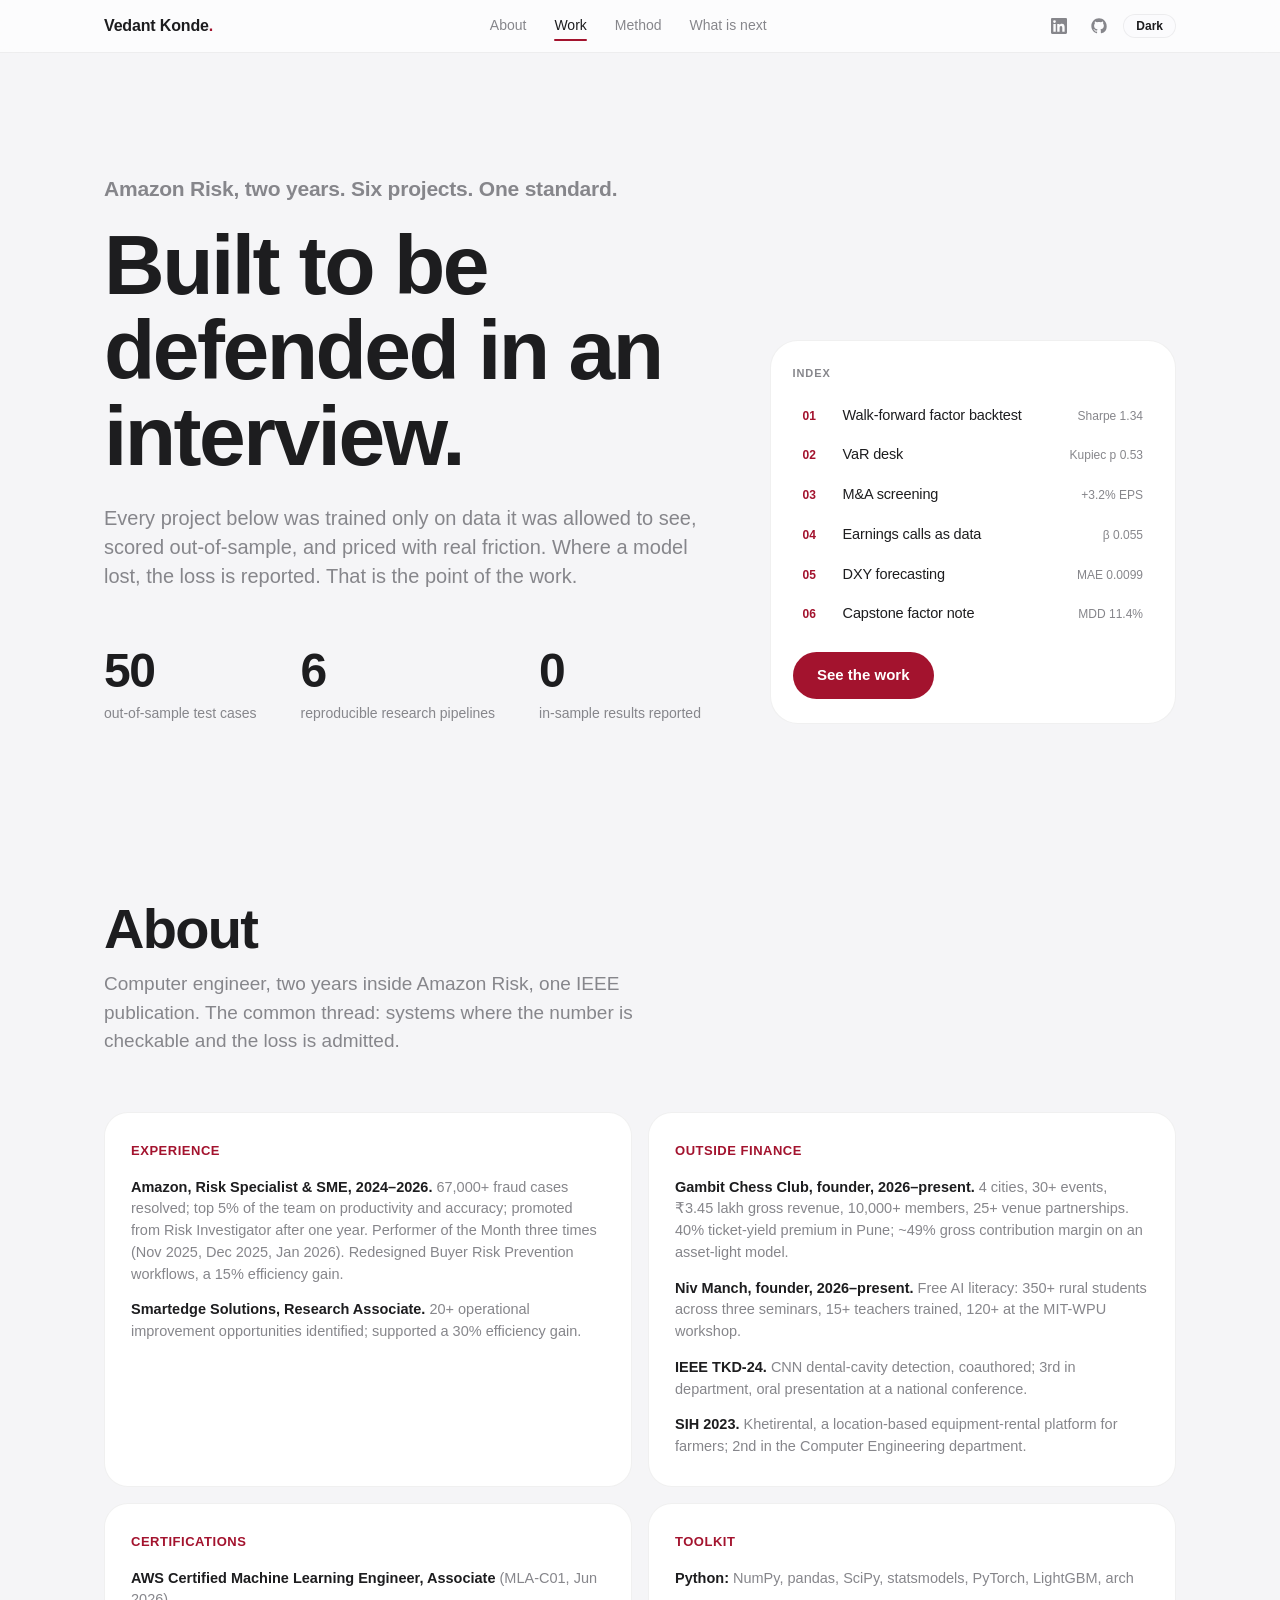
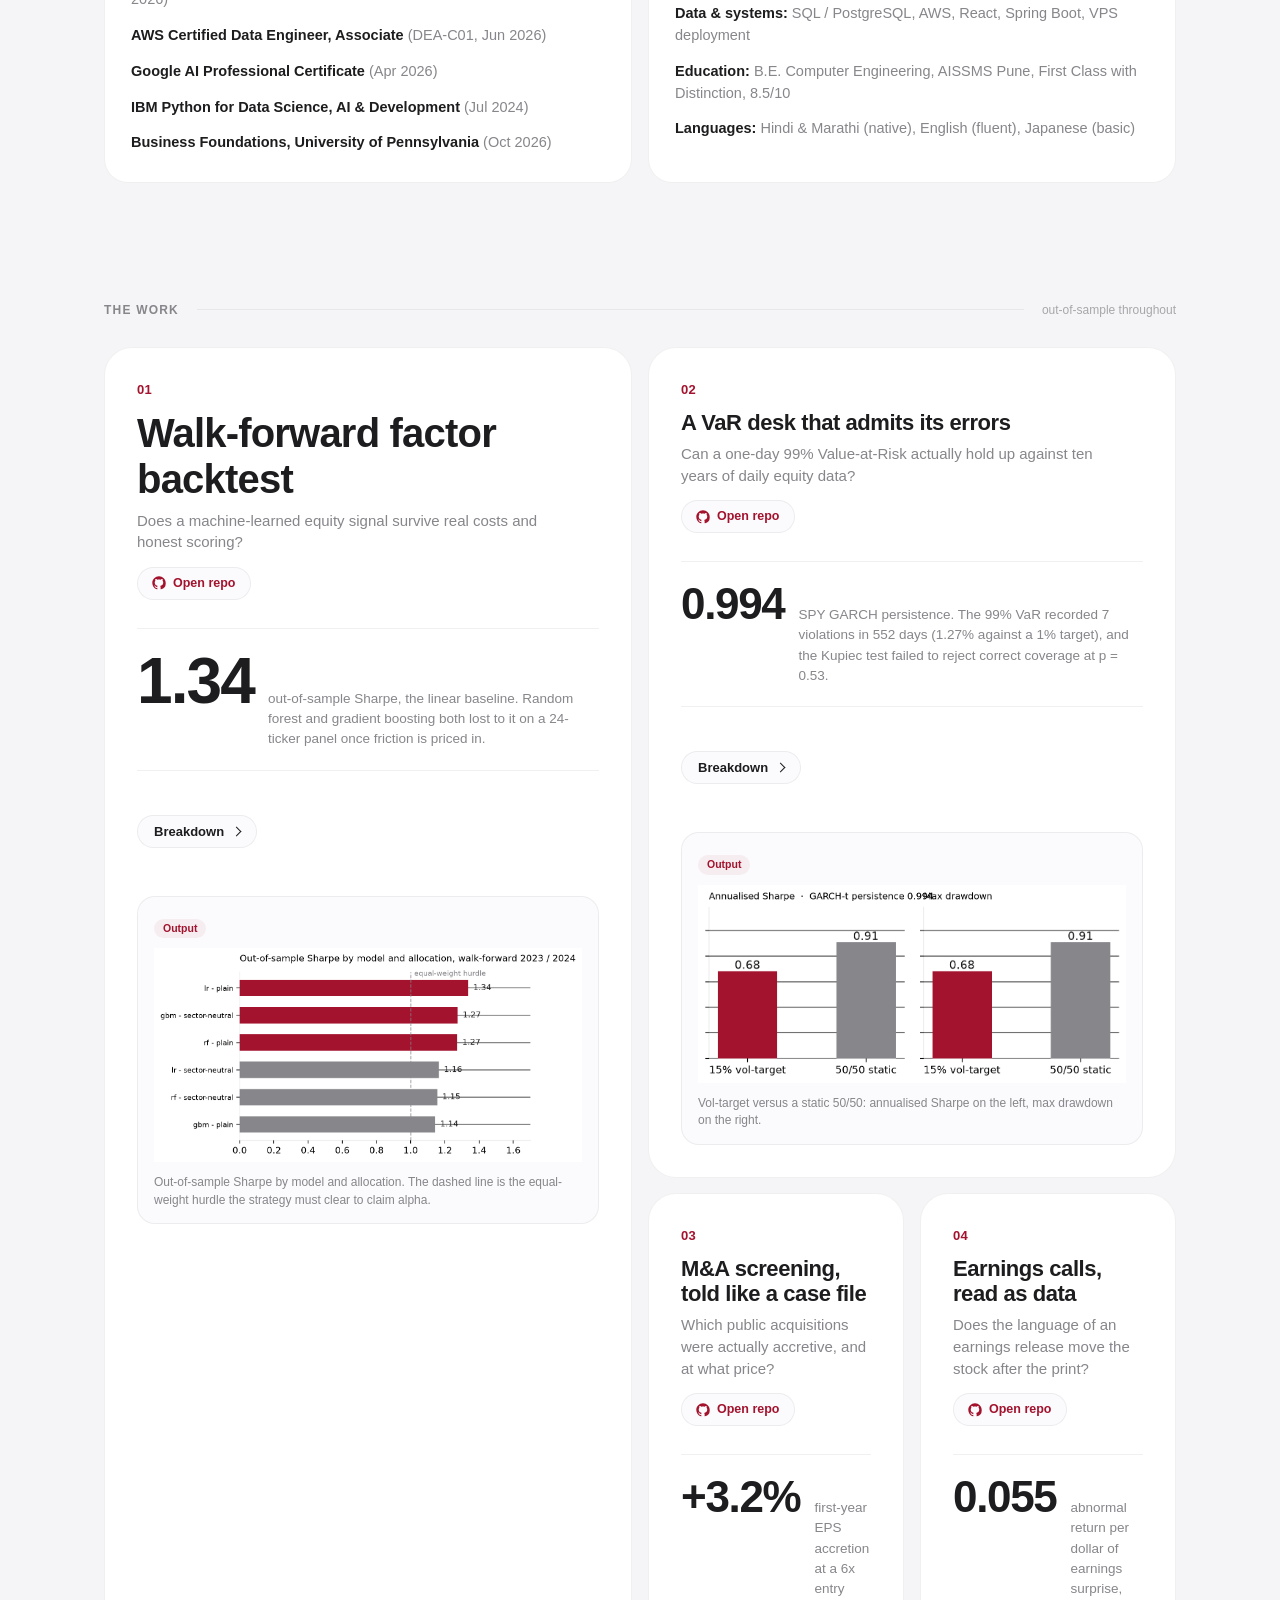
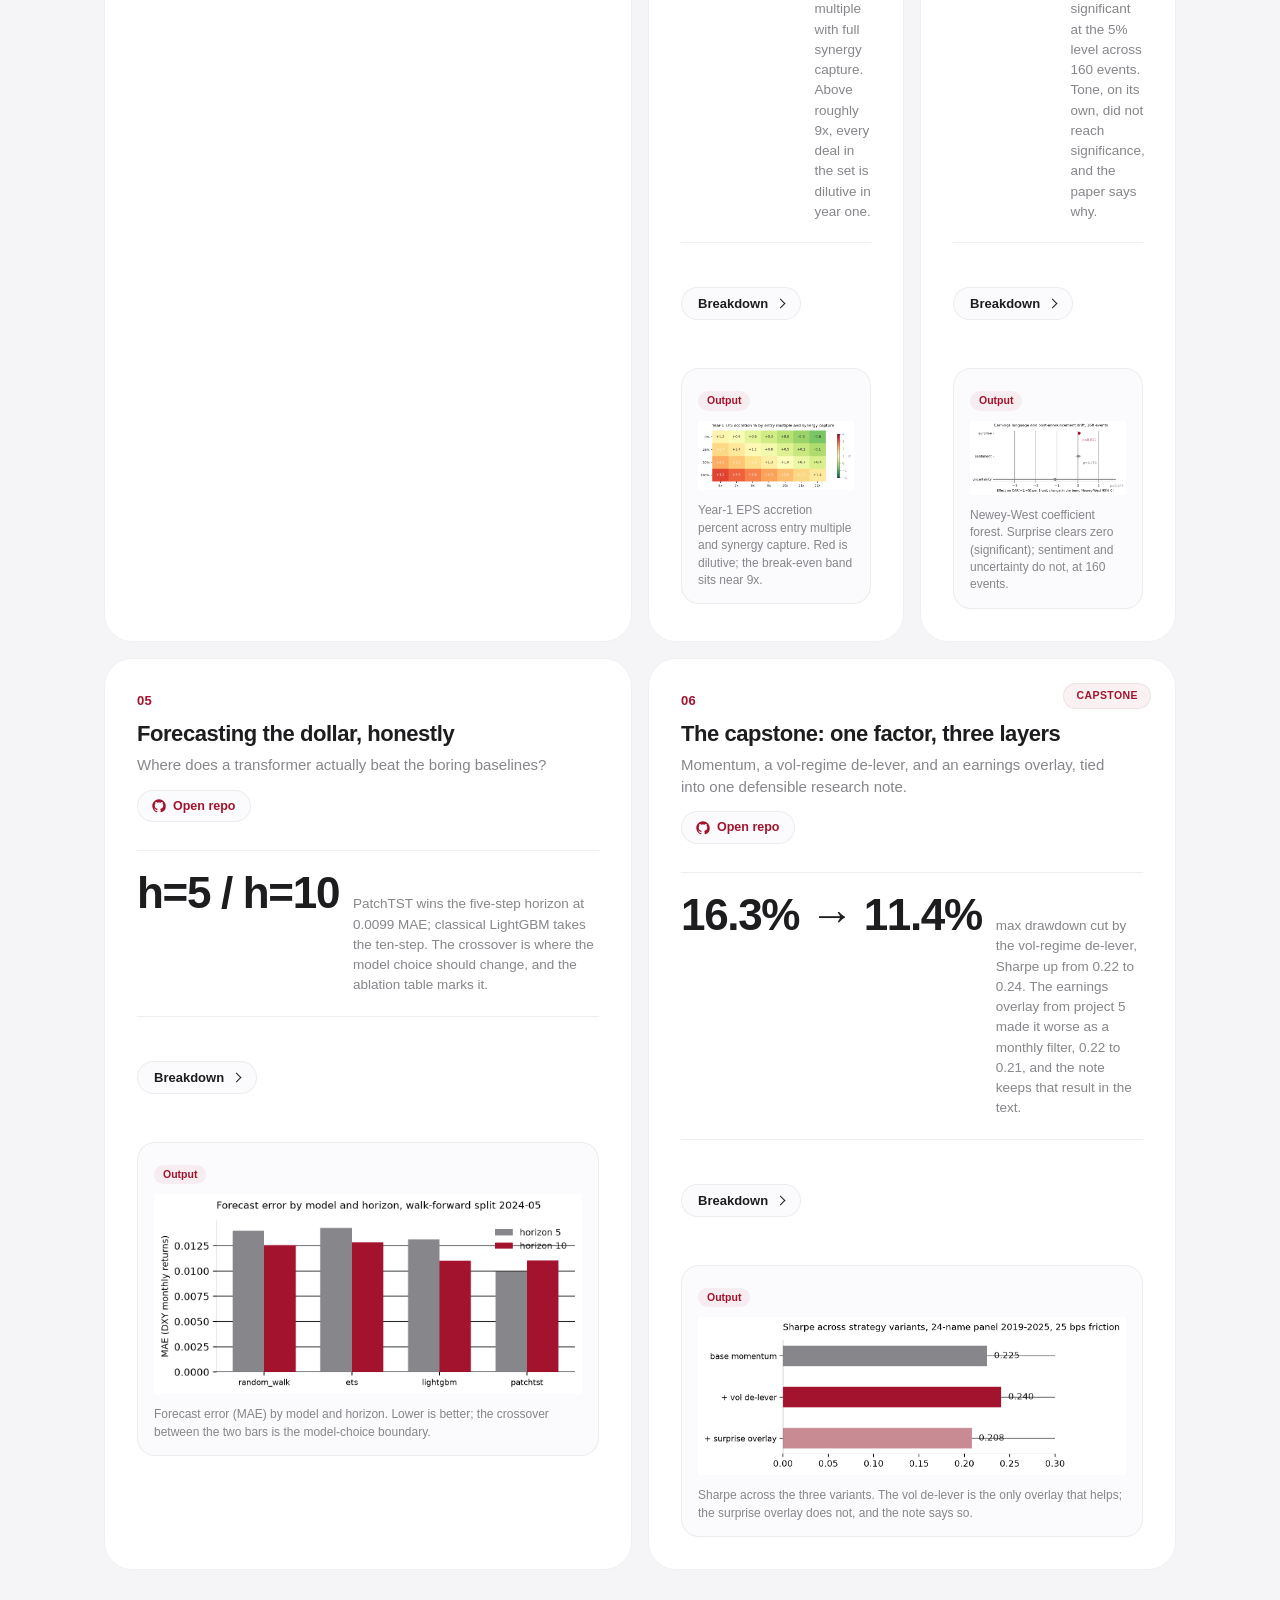
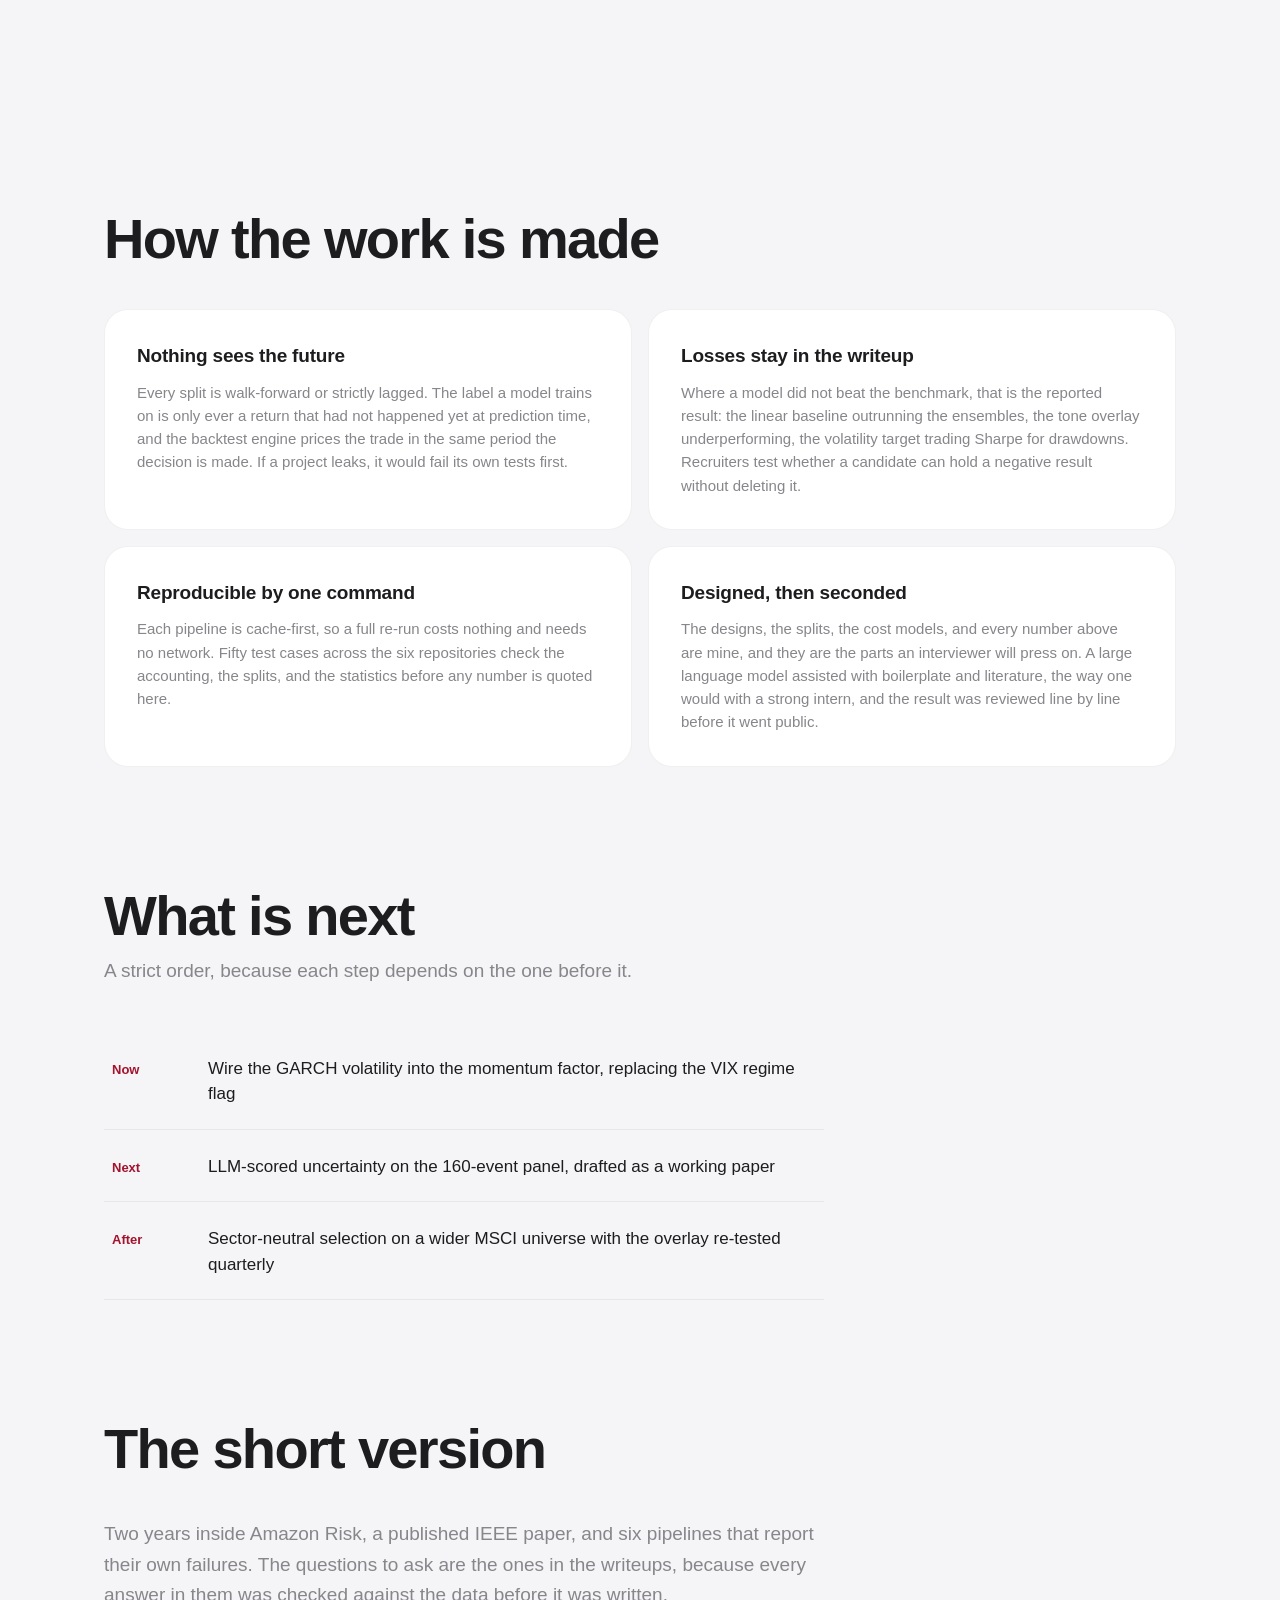
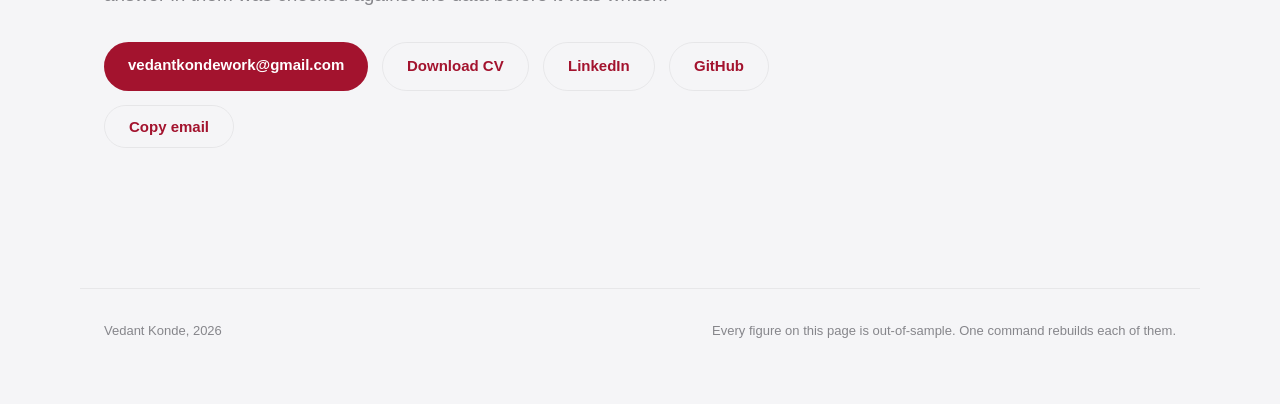
==== hedge-fund-quant-project/index.html @ 4952ed9e "Embed CV pdf in standalone build" ====
<!DOCTYPE html>
<html lang="en">
<head>
<meta charset="utf-8">
<meta name="viewport" content="width=device-width, initial-scale=1">
<title>Vedant Konde. Quantitative finance, built to be defended.</title>
<meta name="description" content="Six walk-forward quant and strategy projects: ML factor backtesting, GARCH VaR, M&A screening, NLP event studies, and deep forecasting. Every number is out-of-sample and reproducible.">
<meta name="theme-color" content="#f5f5f7" id="themeColor">
<meta property="og:title" content="Vedant Konde — Quantitative Finance Portfolio">
<meta property="og:description" content="Six walk-forward quant and strategy projects, every number out-of-sample and reproducible.">
<meta property="og:type" content="website">
<link rel="icon" href="data:image/svg+xml,%3Csvg xmlns='http://www.w3.org/2000/svg' viewBox='0 0 32 32'%3E%3Crect width='32' height='32' rx='8' fill='%23a3132e'/%3E%3Ctext x='16' y='22' font-family='-apple-system,Helvetica,sans-serif' font-size='16' font-weight='700' fill='white' text-anchor='middle'%3EV.%3C/text%3E%3C/svg%3E">
<link rel="stylesheet" href="css/styles.css">
<script type="application/ld+json">
{
  "@context": "https://schema.org",
  "@type": "Person",
  "name": "Vedant Konde",
  "jobTitle": "Quantitative Finance Researcher & Risk Specialist",
  "email": "mailto:vedantkondework@gmail.com",
  "sameAs": [
    "https://www.linkedin.com/in/vedant-konde",
    "https://github.com/Vedantk910"
  ],
  "knowsAbout": ["machine learning", "quantitative finance", "risk management", "value at risk", "M&A analysis", "deep time-series forecasting"],
  "worksFor": {"@type": "Organization", "name": "Amazon", "description": "Risk Specialist & Subject Matter Expert, 2024-2026"},
  "alumniOf": {"@type": "CollegeOrUniversity", "name": "AISSMS College of Engineering, Pune"}
}
</script>
</head>
<body>

<header class="site-header" id="top">
  <div class="header-inner">
    <a class="brand" href="#top">Vedant Konde<span class="brand-dot">.</span></a>
    <nav class="site-nav" aria-label="Sections">
      <a href="#about">About</a>
      <a href="#work">Work</a>
      <a href="#method">Method</a>
      <a href="#next">What is next</a>
    </nav>
    <div class="header-actions">
      <a class="icon-link" href="https://www.linkedin.com/in/vedant-konde" target="_blank" rel="noopener" aria-label="LinkedIn profile">
        <svg viewBox="0 0 24 24" aria-hidden="true"><path d="M20.45 20.45h-3.55v-5.57c0-1.33-.03-3.04-1.85-3.04-1.85 0-2.14 1.45-2.14 2.94v5.67H9.35V9h3.41v1.56h.05c.48-.9 1.64-1.85 3.36-1.85 3.6 0 4.27 2.37 4.27 5.46v6.28zM5.34 7.43a2.067 2.067 0 1 1 0-4.13 2.067 2.067 0 0 1 0 4.13zM7.12 20.45H3.56V9h3.56v11.45zM22.22 0H1.77C.79 0 0 .77 0 1.73v20.54C0 23.23.79 24 1.77 24h20.45c.98 0 1.78-.77 1.78-1.73V1.73C24 .77 23.2 0 22.22 0z"/></svg>
      </a>
      <a class="icon-link" href="https://github.com/Vedantk910" target="_blank" rel="noopener" aria-label="GitHub profile">
        <svg viewBox="0 0 24 24" aria-hidden="true"><path d="M12 .5C5.65.5.5 5.65.5 12c0 5.08 3.29 9.39 7.86 10.91.58.11.79-.25.79-.56 0-.28-.01-1.02-.01-2-3.2.7-3.87-1.54-3.87-1.54-.52-1.33-1.28-1.69-1.28-1.69-1.04-.71.08-.7.08-.7 1.15.08 1.76 1.19 1.76 1.19 1.03 1.75 2.7 1.25 3.35.96.1-.75.4-1.25.72-1.54-2.55-.29-5.24-1.28-5.24-5.68 0-1.25.45-2.28 1.18-3.09-.12-.29-.51-1.46.11-3.05 0 0 .96-.31 3.15 1.18.91-.26 1.88-.38 2.86-.38.98 0 1.95.13 2.86.38 2.19-1.49 3.15-1.18 3.15-1.18.62 1.59.23 2.76.11 3.05.73.81 1.18 1.84 1.18 3.09 0 4.41-2.69 5.38-5.25 5.67.41.36.77 1.05.77 2.12 0 1.53-.01 2.78-.01 3.16 0 .31.21.67.8.56A10.52 10.52 0 0 0 23.5 12C23.5 5.65 18.35.5 12 .5z"/></svg>
      </a>
      <button class="theme-toggle" id="themeToggle" type="button" data-magnetic aria-label="Switch color appearance">Light</button>
    </div>
  </div>
</header>

<main>

  <section class="hero" id="work">
    <div class="hero-grid">
      <div class="hero-main">
        <p class="hero-kicker">Amazon Risk, two years. Six projects. One standard.</p>
        <h1 class="hero-title">Built to be<br>defended in an interview.</h1>
        <p class="hero-lede">Every project below was trained only on data it was allowed to see, scored out-of-sample, and priced with real friction. Where a model lost, the loss is reported. That is the point of the work.</p>
        <div class="hero-stats">
          <div class="stat"><span class="stat-num" data-count="50">0</span><span class="stat-label">out-of-sample test cases</span></div>
          <div class="stat"><span class="stat-num" data-count="6">0</span><span class="stat-label">reproducible research pipelines</span></div>
          <div class="stat"><span class="stat-num" data-count="0">0</span><span class="stat-label">in-sample results reported</span></div>
        </div>
      </div>
      <aside class="hero-index" aria-label="Project index">
        <span class="hero-index-label">Index</span>
        <ol>
          <li><a href="#work-0"><span class="ix-no">01</span><span class="ix-name">Walk-forward factor backtest</span><span class="ix-metric">Sharpe 1.34</span></a></li>
          <li><a href="#work-1"><span class="ix-no">02</span><span class="ix-name">VaR desk</span><span class="ix-metric">Kupiec p 0.53</span></a></li>
          <li><a href="#work-2"><span class="ix-no">03</span><span class="ix-name">M&amp;A screening</span><span class="ix-metric">+3.2% EPS</span></a></li>
          <li><a href="#work-3"><span class="ix-no">04</span><span class="ix-name">Earnings calls as data</span><span class="ix-metric">&beta; 0.055</span></a></li>
          <li><a href="#work-4"><span class="ix-no">05</span><span class="ix-name">DXY forecasting</span><span class="ix-metric">MAE 0.0099</span></a></li>
          <li><a href="#work-5"><span class="ix-no">06</span><span class="ix-name">Capstone factor note</span><span class="ix-metric">MDD 11.4%</span></a></li>
        </ol>
        <a class="btn-primary" data-magnetic href="#work-0">See the work</a>
      </aside>
    </div>
  </section>

  <section class="about" id="about">
    <h2 class="section-title">About</h2>
    <p class="section-lede">Computer engineer, two years inside Amazon Risk, one IEEE publication. The common thread: systems where the number is checkable and the loss is admitted.</p>
    <div class="about-grid">

      <div class="about-panel" data-reveal data-tilt data-tilt-max="5">
        <h3 class="about-panel-title">Experience</h3>
        <ul class="about-list">
          <li><strong>Amazon, Risk Specialist &amp; SME, 2024–2026.</strong> 67,000+ fraud cases resolved; top 5% of the team on productivity and accuracy; promoted from Risk Investigator after one year. Performer of the Month three times (Nov 2025, Dec 2025, Jan 2026). Redesigned Buyer Risk Prevention workflows, a 15% efficiency gain.</li>
          <li><strong>Smartedge Solutions, Research Associate.</strong> 20+ operational improvement opportunities identified; supported a 30% efficiency gain.</li>
        </ul>
      </div>

      <div class="about-panel" data-reveal data-tilt data-tilt-max="5">
        <h3 class="about-panel-title">Outside finance</h3>
        <ul class="about-list">
          <li><strong>Gambit Chess Club, founder, 2026–present.</strong> 4 cities, 30+ events, ₹3.45 lakh gross revenue, 10,000+ members, 25+ venue partnerships. 40% ticket-yield premium in Pune; ~49% gross contribution margin on an asset-light model.</li>
          <li><strong>Niv Manch, founder, 2026–present.</strong> Free AI literacy: 350+ rural students across three seminars, 15+ teachers trained, 120+ at the MIT-WPU workshop.</li>
          <li><strong>IEEE TKD-24.</strong> CNN dental-cavity detection, coauthored; 3rd in department, oral presentation at a national conference.</li>
          <li><strong>SIH 2023.</strong> Khetirental, a location-based equipment-rental platform for farmers; 2nd in the Computer Engineering department.</li>
        </ul>
      </div>

      <div class="about-panel" data-reveal data-tilt data-tilt-max="5">
        <h3 class="about-panel-title">Certifications</h3>
        <ul class="about-list">
          <li><strong>AWS Certified Machine Learning Engineer, Associate</strong> (MLA-C01, Jun 2026)</li>
          <li><strong>AWS Certified Data Engineer, Associate</strong> (DEA-C01, Jun 2026)</li>
          <li><strong>Google AI Professional Certificate</strong> (Apr 2026)</li>
          <li><strong>IBM Python for Data Science, AI &amp; Development</strong> (Jul 2024)</li>
          <li><strong>Business Foundations, University of Pennsylvania</strong> (Oct 2026)</li>
        </ul>
      </div>

      <div class="about-panel" data-reveal data-tilt data-tilt-max="5">
        <h3 class="about-panel-title">Toolkit</h3>
        <ul class="about-list">
          <li><strong>Python:</strong> NumPy, pandas, SciPy, statsmodels, PyTorch, LightGBM, arch</li>
          <li><strong>Data &amp; systems:</strong> SQL / PostgreSQL, AWS, React, Spring Boot, VPS deployment</li>
          <li><strong>Education:</strong> B.E. Computer Engineering, AISSMS Pune, First Class with Distinction, 8.5/10</li>
          <li><strong>Languages:</strong> Hindi &amp; Marathi (native), English (fluent), Japanese (basic)</li>
        </ul>
      </div>

    </div>
  </section>

  <p class="work-overline"><span>The work</span><i></i><span>out-of-sample throughout</span></p>

  <section class="bento" aria-label="Projects">

    <!-- P1 hero card -->
    <article class="card card-hero" id="work-0" data-reveal data-tilt data-tilt-max="7">
      <span class="card-no">01</span>
      <div class="card-head">
        <h2 class="card-title">Walk-forward factor backtest</h2>
        <p class="card-usecase">Does a machine-learned equity signal survive real costs and honest scoring?</p>
        <a class="card-repo" href="https://github.com/Vedantk910/quant-ml-factor-backtest" target="_blank" rel="noopener"><svg viewBox="0 0 24 24" aria-hidden="true"><path d="M12 .5C5.65.5.5 5.65.5 12c0 5.08 3.29 9.39 7.86 10.91.58.11.79-.25.79-.56 0-.28-.01-1.02-.01-2-3.2.7-3.87-1.54-3.87-1.54-.52-1.33-1.28-1.69-1.28-1.69-1.04-.71.08-.7.08-.7 1.15.08 1.76 1.19 1.76 1.19 1.03 1.75 2.7 1.25 3.35.96.1-.75.4-1.25.72-1.54-2.55-.29-5.24-1.28-5.24-5.68 0-1.25.45-2.28 1.18-3.09-.12-.29-.51-1.46.11-3.05 0 0 .96-.31 3.15 1.18.91-.26 1.88-.38 2.86-.38.98 0 1.95.13 2.86.38 2.19-1.49 3.15-1.18 3.15-1.18.62 1.59.23 2.76.11 3.05.73.81 1.18 1.84 1.18 3.09 0 4.41-2.69 5.38-5.25 5.67.41.36.77 1.05.77 2.12 0 1.53-.01 2.78-.01 3.16 0 .31.21.67.8.56A10.52 10.52 0 0 0 23.5 12C23.5 5.65 18.35.5 12 .5z"/></svg>Open repo</a>
      </div>
      <p class="card-stat"><span class="stat-big">1.34</span><span class="stat-caps">out-of-sample Sharpe, the linear baseline. Random forest and gradient boosting both lost to it on a 24-ticker panel once friction is priced in.</span></p>
      <button class="fold-toggle" type="button" aria-expanded="false" aria-controls="detail-0">Breakdown<span class="fold-caret" aria-hidden="true"></span></button>
      <div class="card-fold" id="detail-0">
      <div class="card-detail">
        <div class="field"><span class="field-k">Aim</span><span class="field-v">Find out whether a learned equity signal survives real costs and honest out-of-sample scoring, not just a good-looking in-sample fit.</span></div>
        <div class="field"><span class="field-k">How I did it</span><span class="field-v">Ranked 24 US mega-caps by predicted one-month return, long the top 8, quarterly rebalance at 10 bps. Trained walk-forward, on data before each target year only, with a FRED macro overlay, and priced every trade.</span></div>
        <div class="field"><span class="field-k">Resources</span><span class="field-v"><strong>Python, scikit-learn, LightGBM, pandas, yfinance, FRED.</strong> 24-ticker panel, 2017-2024. 16 tests. About 1.5 weeks.</span></div>
        <div class="field"><span class="field-k">Findings</span><span class="field-v">OOS Sharpe 1.34 for the linear baseline; random forest and gradient boosting both lost to it. A sector-neutral cap lifted LightGBM IR to 0.56.</span></div>
        <div class="field"><span class="field-k">Why it matters</span><span class="field-v">This is the thesis of the whole portfolio. With a small cross-section, model depth is a liability, and the walk-forward split is the tool that exposes it.</span></div>
        <div class="field"><span class="field-k">Skill learned</span><span class="field-v">Walk-forward evaluation and cost-aware backtesting. Reading a loss as a result, not a bug to delete.</span></div>
      </div>
      </div>
      <figure class="card-figure">
        <span class="fig-tag">Output</span>
        <img class="fig-light" src="img/p1_sharpe.png" alt="Out-of-sample Sharpe by model and allocation" loading="lazy">
        <img class="fig-dark" src="img/p1_sharpe-dark.png" alt="Out-of-sample Sharpe by model and allocation" loading="lazy">
        <figcaption>Out-of-sample Sharpe by model and allocation. The dashed line is the equal-weight hurdle the strategy must clear to claim alpha.</figcaption>
      </figure>
    </article>

    <!-- P2 wide card -->
    <article class="card card-wide" id="work-1" data-reveal data-tilt data-tilt-max="5">
      <span class="card-no">02</span>
      <div class="card-head">
        <h2 class="card-title">A VaR desk that admits its errors</h2>
        <p class="card-usecase">Can a one-day 99% Value-at-Risk actually hold up against ten years of daily equity data?</p>
        <a class="card-repo" href="https://github.com/Vedantk910/garch-var-desk" target="_blank" rel="noopener"><svg viewBox="0 0 24 24" aria-hidden="true"><path d="M12 .5C5.65.5.5 5.65.5 12c0 5.08 3.29 9.39 7.86 10.91.58.11.79-.25.79-.56 0-.28-.01-1.02-.01-2-3.2.7-3.87-1.54-3.87-1.54-.52-1.33-1.28-1.69-1.28-1.69-1.04-.71.08-.7.08-.7 1.15.08 1.76 1.19 1.76 1.19 1.03 1.75 2.7 1.25 3.35.96.1-.75.4-1.25.72-1.54-2.55-.29-5.24-1.28-5.24-5.68 0-1.25.45-2.28 1.18-3.09-.12-.29-.51-1.46.11-3.05 0 0 .96-.31 3.15 1.18.91-.26 1.88-.38 2.86-.38.98 0 1.95.13 2.86.38 2.19-1.49 3.15-1.18 3.15-1.18.62 1.59.23 2.76.11 3.05.73.81 1.18 1.84 1.18 3.09 0 4.41-2.69 5.38-5.25 5.67.41.36.77 1.05.77 2.12 0 1.53-.01 2.78-.01 3.16 0 .31.21.67.8.56A10.52 10.52 0 0 0 23.5 12C23.5 5.65 18.35.5 12 .5z"/></svg>Open repo</a>
      </div>
      <p class="card-stat"><span class="stat-big">0.994</span><span class="stat-caps">SPY GARCH persistence. The 99% VaR recorded 7 violations in 552 days (1.27% against a 1% target), and the Kupiec test failed to reject correct coverage at p = 0.53.</span></p>
      <button class="fold-toggle" type="button" aria-expanded="false" aria-controls="detail-1">Breakdown<span class="fold-caret" aria-hidden="true"></span></button>
      <div class="card-fold" id="detail-1">
      <div class="card-detail">
        <div class="field"><span class="field-k">Aim</span><span class="field-v">Build a Value-at-Risk desk whose coverage can be tested against a decade of daily returns, not just asserted on paper.</span></div>
        <div class="field"><span class="field-k">How I did it</span><span class="field-v">GARCH(1,1)-t and EGARCH volatility forecasting on SPY, Kupiec and Christoffersen coverage backtests on the 99% VaR, then a 15% vol-target overlay against a static 50/50 benchmark.</span></div>
        <div class="field"><span class="field-k">Resources</span><span class="field-v"><strong>arch, scipy, pandas, FRED risk-free series.</strong> 2015-2026 daily equity data. 9 tests. About 3 weeks.</span></div>
        <div class="field"><span class="field-k">Findings</span><span class="field-v">GARCH persistence 0.994; 7 of 552 VaR violations against a 1% target, Kupiec p = 0.53. The vol-target cut max drawdown to 11.4% but traded Sharpe for it.</span></div>
        <div class="field"><span class="field-k">Why it matters</span><span class="field-v">It closes the "have you modeled market data?" gap every target school probes, and it is the natural next layer for the capstone's regime signal.</span></div>
        <div class="field"><span class="field-k">Skill learned</span><span class="field-v">GARCH MLE and VaR coverage backtesting. Telling a risk tool from a return amplifier, out loud.</span></div>
      </div>
      </div>
      <figure class="card-figure">
        <span class="fig-tag">Output</span>
        <img class="fig-light" src="img/p2_vartarget.png" alt="Vol-target versus static 50/50 Sharpe and drawdown" loading="lazy">
        <img class="fig-dark" src="img/p2_vartarget-dark.png" alt="Vol-target versus static 50/50 Sharpe and drawdown" loading="lazy">
        <figcaption>Vol-target versus a static 50/50: annualised Sharpe on the left, max drawdown on the right.</figcaption>
      </figure>
    </article>

    <!-- P3 square -->
    <article class="card card-square" id="work-2" data-reveal data-tilt data-tilt-max="6">
      <span class="card-no">03</span>
      <div class="card-head">
        <h2 class="card-title">M&amp;A screening, told like a case file</h2>
        <p class="card-usecase">Which public acquisitions were actually accretive, and at what price?</p>
        <a class="card-repo" href="https://github.com/Vedantk910/ma-case-file" target="_blank" rel="noopener"><svg viewBox="0 0 24 24" aria-hidden="true"><path d="M12 .5C5.65.5.5 5.65.5 12c0 5.08 3.29 9.39 7.86 10.91.58.11.79-.25.79-.56 0-.28-.01-1.02-.01-2-3.2.7-3.87-1.54-3.87-1.54-.52-1.33-1.28-1.69-1.28-1.69-1.04-.71.08-.7.08-.7 1.15.08 1.76 1.19 1.76 1.19 1.03 1.75 2.7 1.25 3.35.96.1-.75.4-1.25.72-1.54-2.55-.29-5.24-1.28-5.24-5.68 0-1.25.45-2.28 1.18-3.09-.12-.29-.51-1.46.11-3.05 0 0 .96-.31 3.15 1.18.91-.26 1.88-.38 2.86-.38.98 0 1.95.13 2.86.38 2.19-1.49 3.15-1.18 3.15-1.18.62 1.59.23 2.76.11 3.05.73.81 1.18 1.84 1.18 3.09 0 4.41-2.69 5.38-5.25 5.67.41.36.77 1.05.77 2.12 0 1.53-.01 2.78-.01 3.16 0 .31.21.67.8.56A10.52 10.52 0 0 0 23.5 12C23.5 5.65 18.35.5 12 .5z"/></svg>Open repo</a>
      </div>
      <p class="card-stat"><span class="stat-big">+3.2%</span><span class="stat-caps">first-year EPS accretion at a 6x entry multiple with full synergy capture. Above roughly 9x, every deal in the set is dilutive in year one.</span></p>
      <button class="fold-toggle" type="button" aria-expanded="false" aria-controls="detail-2">Breakdown<span class="fold-caret" aria-hidden="true"></span></button>
      <div class="card-fold" id="detail-2">
      <div class="card-detail">
        <div class="field"><span class="field-k">Aim</span><span class="field-v">Screen real public acquisitions for first-year EPS accretion and find the entry price at which the maths stops working.</span></div>
        <div class="field"><span class="field-k">How I did it</span><span class="field-v">Twelve e-commerce and logistics deals swept across entry-multiple and synergy-capture grids, a DCF discount-rate sensitivity band, and a roll-up IRR matrix.</span></div>
        <div class="field"><span class="field-k">Resources</span><span class="field-v"><strong>Python, SEC EDGAR, statsmodels.</strong> 12 public deals, 2015-2025. 9 tests. About 2 weeks.</span></div>
        <div class="field"><span class="field-k">Findings</span><span class="field-v">+3.2% year-1 EPS at a 6x entry with full synergy capture. Above roughly 9x every deal in the set is dilutive, and synergy is worth up to two EPS points.</span></div>
        <div class="field"><span class="field-k">Why it matters</span><span class="field-v">The break-even maths is the part a client pays for. It is the MBB and St. Gallen weapon on the target list.</span></div>
        <div class="field"><span class="field-k">Skill learned</span><span class="field-v">EPS accretion and dilution modelling. Turning a grid of numbers into a one-page case file a partner would screenshot.</span></div>
      </div>
      </div>
      <figure class="card-figure">
        <span class="fig-tag">Output</span>
        <img class="fig-light" src="img/p3_accretion.png" alt="EPS accretion by entry multiple and synergy capture" loading="lazy">
        <img class="fig-dark" src="img/p3_accretion-dark.png" alt="EPS accretion by entry multiple and synergy capture" loading="lazy">
        <figcaption>Year-1 EPS accretion percent across entry multiple and synergy capture. Red is dilutive; the break-even band sits near 9x.</figcaption>
      </figure>
    </article>

    <!-- P5 square -->
    <article class="card card-square" id="work-3" data-reveal data-tilt data-tilt-max="6">
      <span class="card-no">04</span>
      <div class="card-head">
        <h2 class="card-title">Earnings calls, read as data</h2>
        <p class="card-usecase">Does the language of an earnings release move the stock after the print?</p>
        <a class="card-repo" href="https://github.com/Vedantk910/earnings-call-nlp" target="_blank" rel="noopener"><svg viewBox="0 0 24 24" aria-hidden="true"><path d="M12 .5C5.65.5.5 5.65.5 12c0 5.08 3.29 9.39 7.86 10.91.58.11.79-.25.79-.56 0-.28-.01-1.02-.01-2-3.2.7-3.87-1.54-3.87-1.54-.52-1.33-1.28-1.69-1.28-1.69-1.04-.71.08-.7.08-.7 1.15.08 1.76 1.19 1.76 1.19 1.03 1.75 2.7 1.25 3.35.96.1-.75.4-1.25.72-1.54-2.55-.29-5.24-1.28-5.24-5.68 0-1.25.45-2.28 1.18-3.09-.12-.29-.51-1.46.11-3.05 0 0 .96-.31 3.15 1.18.91-.26 1.88-.38 2.86-.38.98 0 1.95.13 2.86.38 2.19-1.49 3.15-1.18 3.15-1.18.62 1.59.23 2.76.11 3.05.73.81 1.18 1.84 1.18 3.09 0 4.41-2.69 5.38-5.25 5.67.41.36.77 1.05.77 2.12 0 1.53-.01 2.78-.01 3.16 0 .31.21.67.8.56A10.52 10.52 0 0 0 23.5 12C23.5 5.65 18.35.5 12 .5z"/></svg>Open repo</a>
      </div>
      <p class="card-stat"><span class="stat-big">0.055</span><span class="stat-caps">abnormal return per dollar of earnings surprise, significant at the 5% level across 160 events. Tone, on its own, did not reach significance, and the paper says why.</span></p>
      <button class="fold-toggle" type="button" aria-expanded="false" aria-controls="detail-3">Breakdown<span class="fold-caret" aria-hidden="true"></span></button>
      <div class="card-fold" id="detail-3">
      <div class="card-detail">
        <div class="field"><span class="field-k">Aim</span><span class="field-v">Test whether the language of an earnings release moves the stock after the print, using a defensible event-study design rather than a vibes check.</span></div>
        <div class="field"><span class="field-k">How I did it</span><span class="field-v">160 firm-quarter events across 10 firms: SEC EDGAR release text, deterministic tone and uncertainty scoring, market-model abnormal returns, then a Newey-West HAC regression with firm fixed effects.</span></div>
        <div class="field"><span class="field-k">Resources</span><span class="field-v"><strong>SEC EDGAR, statsmodels HAC inference, yfinance.</strong> 160 events, 10 firms. 5 tests. About 3 weeks, run in parallel with project 3.</span></div>
        <div class="field"><span class="field-k">Findings</span><span class="field-v">Earnings surprise is the significant driver of post-announcement drift; lexicon sentiment and uncertainty do not reach significance at this sample size, and the paper says so.</span></div>
        <div class="field"><span class="field-k">Why it matters</span><span class="field-v">The ML-by-finance differentiator on this list. Stating the limit of a word-list scorer honestly is itself the finding, and the LLM upgrade is the documented next step.</span></div>
        <div class="field"><span class="field-k">Skill learned</span><span class="field-v">Event-study design and HAC inference. Knowing where a cheap scorer stops being enough.</span></div>
      </div>
      </div>
      <figure class="card-figure">
        <span class="fig-tag">Output</span>
        <img class="fig-light" src="img/p5_forest.png" alt="Regression coefficient forest plot" loading="lazy">
        <img class="fig-dark" src="img/p5_forest-dark.png" alt="Regression coefficient forest plot" loading="lazy">
        <figcaption>Newey-West coefficient forest. Surprise clears zero (significant); sentiment and uncertainty do not, at 160 events.</figcaption>
      </figure>
    </article>

    <!-- P4 wide -->
    <article class="card card-wide" id="work-4" data-reveal data-tilt data-tilt-max="5">
      <span class="card-no">05</span>
      <div class="card-head">
        <h2 class="card-title">Forecasting the dollar, honestly</h2>
        <p class="card-usecase">Where does a transformer actually beat the boring baselines?</p>
        <a class="card-repo" href="https://github.com/Vedantk910/patchtst-forecast" target="_blank" rel="noopener"><svg viewBox="0 0 24 24" aria-hidden="true"><path d="M12 .5C5.65.5.5 5.65.5 12c0 5.08 3.29 9.39 7.86 10.91.58.11.79-.25.79-.56 0-.28-.01-1.02-.01-2-3.2.7-3.87-1.54-3.87-1.54-.52-1.33-1.28-1.69-1.28-1.69-1.04-.71.08-.7.08-.7 1.15.08 1.76 1.19 1.76 1.19 1.03 1.75 2.7 1.25 3.35.96.1-.75.4-1.25.72-1.54-2.55-.29-5.24-1.28-5.24-5.68 0-1.25.45-2.28 1.18-3.09-.12-.29-.51-1.46.11-3.05 0 0 .96-.31 3.15 1.18.91-.26 1.88-.38 2.86-.38.98 0 1.95.13 2.86.38 2.19-1.49 3.15-1.18 3.15-1.18.62 1.59.23 2.76.11 3.05.73.81 1.18 1.84 1.18 3.09 0 4.41-2.69 5.38-5.25 5.67.41.36.77 1.05.77 2.12 0 1.53-.01 2.78-.01 3.16 0 .31.21.67.8.56A10.52 10.52 0 0 0 23.5 12C23.5 5.65 18.35.5 12 .5z"/></svg>Open repo</a>
      </div>
      <p class="card-stat"><span class="stat-big">h=5 / h=10</span><span class="stat-caps">PatchTST wins the five-step horizon at 0.0099 MAE; classical LightGBM takes the ten-step. The crossover is where the model choice should change, and the ablation table marks it.</span></p>
      <button class="fold-toggle" type="button" aria-expanded="false" aria-controls="detail-4">Breakdown<span class="fold-caret" aria-hidden="true"></span></button>
      <div class="card-fold" id="detail-4">
      <div class="card-detail">
        <div class="field"><span class="field-k">Aim</span><span class="field-v">Find where a transformer actually beats the boring forecasting baselines, and mark the horizon where the answer flips.</span></div>
        <div class="field"><span class="field-k">How I did it</span><span class="field-v">Monthly DXY returns with a walk-forward split at May 2024: a patched transformer trained with early stopping against ETS, recursive LightGBM, and the random walk, at horizons 5 and 10, with a PSI drift monitor wired in.</span></div>
        <div class="field"><span class="field-k">Resources</span><span class="field-v"><strong>PyTorch (scaled dot-product attention), statsmodels, LightGBM, FRED.</strong> DXY monthly series. 6 tests. About 2 weeks.</span></div>
        <div class="field"><span class="field-k">Findings</span><span class="field-v">PatchTST wins the five-step horizon at 0.0099 MAE; classical LightGBM takes the ten-step. The crossover is where the model choice should change.</span></div>
        <div class="field"><span class="field-k">Why it matters</span><span class="field-v">The ML-by-ML track on the target list. Choosing by horizon rather than by default is the whole lesson, and the ablation table marks the crossover.</span></div>
        <div class="field"><span class="field-k">Skill learned</span><span class="field-v">Deep time-series forecasting with deterministic training and drift monitoring. Knowing when depth does not pay.</span></div>
      </div>
      </div>
      <figure class="card-figure">
        <span class="fig-tag">Output</span>
        <img class="fig-light" src="img/p4_ablation.png" alt="Forecast error by model and horizon" loading="lazy">
        <img class="fig-dark" src="img/p4_ablation-dark.png" alt="Forecast error by model and horizon" loading="lazy">
        <figcaption>Forecast error (MAE) by model and horizon. Lower is better; the crossover between the two bars is the model-choice boundary.</figcaption>
      </figure>
    </article>

    <!-- P6 capstone -->
    <article class="card card-wide" id="work-5" data-reveal data-tilt data-tilt-max="5">
      <span class="card-no">06</span>
      <span class="card-chip">Capstone</span>
      <div class="card-head">
        <h2 class="card-title">The capstone: one factor, three layers</h2>
        <p class="card-usecase">Momentum, a vol-regime de-lever, and an earnings overlay, tied into one defensible research note.</p>
        <a class="card-repo" href="https://github.com/Vedantk910/alpha-report" target="_blank" rel="noopener"><svg viewBox="0 0 24 24" aria-hidden="true"><path d="M12 .5C5.65.5.5 5.65.5 12c0 5.08 3.29 9.39 7.86 10.91.58.11.79-.25.79-.56 0-.28-.01-1.02-.01-2-3.2.7-3.87-1.54-3.87-1.54-.52-1.33-1.28-1.69-1.28-1.69-1.04-.71.08-.7.08-.7 1.15.08 1.76 1.19 1.76 1.19 1.03 1.75 2.7 1.25 3.35.96.1-.75.4-1.25.72-1.54-2.55-.29-5.24-1.28-5.24-5.68 0-1.25.45-2.28 1.18-3.09-.12-.29-.51-1.46.11-3.05 0 0 .96-.31 3.15 1.18.91-.26 1.88-.38 2.86-.38.98 0 1.95.13 2.86.38 2.19-1.49 3.15-1.18 3.15-1.18.62 1.59.23 2.76.11 3.05.73.81 1.18 1.84 1.18 3.09 0 4.41-2.69 5.38-5.25 5.67.41.36.77 1.05.77 2.12 0 1.53-.01 2.78-.01 3.16 0 .31.21.67.8.56A10.52 10.52 0 0 0 23.5 12C23.5 5.65 18.35.5 12 .5z"/></svg>Open repo</a>
      </div>
      <p class="card-stat"><span class="stat-big">16.3% &rarr; 11.4%</span><span class="stat-caps">max drawdown cut by the vol-regime de-lever, Sharpe up from 0.22 to 0.24. The earnings overlay from project 5 made it worse as a monthly filter, 0.22 to 0.21, and the note keeps that result in the text.</span></p>
      <button class="fold-toggle" type="button" aria-expanded="false" aria-controls="detail-5">Breakdown<span class="fold-caret" aria-hidden="true"></span></button>
      <div class="card-fold" id="detail-5">
      <div class="card-detail">
        <div class="field"><span class="field-k">Aim</span><span class="field-v">Tie the earlier projects into one defensible strategy: a momentum factor, a vol-regime de-lever, and an earnings overlay, priced end to end.</span></div>
        <div class="field"><span class="field-k">How I did it</span><span class="field-v">A 12/1 momentum factor on 24 mega-caps from 2019 to 2025, at 25 bps friction, with a VIX-regime exposure control and the project-5 surprise screen as an entry filter, written up in the style of a hedge-fund PMO note.</span></div>
        <div class="field"><span class="field-k">Resources</span><span class="field-v"><strong>Custom backtest engine, FRED VIX, project-5 surprise data.</strong> 24-name panel, 2019-2025. 5 tests. About 2 weeks on top of the earlier projects.</span></div>
        <div class="field"><span class="field-k">Findings</span><span class="field-v">The vol-regime de-lever lifts Sharpe from 0.22 to 0.24 and cuts max drawdown from 16.3% to 11.4%. The earnings overlay made it worse as a monthly filter, and the note keeps that result.</span></div>
        <div class="field"><span class="field-k">Why it matters</span><span class="field-v">It is the piece you hand a quant interviewer instead of describing code. It separates signal from timing, which is the difference between marketing a strategy and publishing one.</span></div>
        <div class="field"><span class="field-k">Skill learned</span><span class="field-v">Multi-layer strategy construction and honest overlay attribution. Re-testing the overlay quarterly, where it may actually help.</span></div>
      </div>
      </div>
      <figure class="card-figure">
        <span class="fig-tag">Output</span>
        <img class="fig-light" src="img/p6_variants.png" alt="Sharpe across strategy variants" loading="lazy">
        <img class="fig-dark" src="img/p6_variants-dark.png" alt="Sharpe across strategy variants" loading="lazy">
        <figcaption>Sharpe across the three variants. The vol de-lever is the only overlay that helps; the surprise overlay does not, and the note says so.</figcaption>
      </figure>
    </article>

  </section>

  <section class="method" id="method">
    <h2 class="section-title">How the work is made</h2>
    <div class="method-grid">
      <div class="method-cell" data-reveal>
        <h3>Nothing sees the future</h3>
        <p>Every split is walk-forward or strictly lagged. The label a model trains on is only ever a return that had not happened yet at prediction time, and the backtest engine prices the trade in the same period the decision is made. If a project leaks, it would fail its own tests first.</p>
      </div>
      <div class="method-cell" data-reveal>
        <h3>Losses stay in the writeup</h3>
        <p>Where a model did not beat the benchmark, that is the reported result: the linear baseline outrunning the ensembles, the tone overlay underperforming, the volatility target trading Sharpe for drawdowns. Recruiters test whether a candidate can hold a negative result without deleting it.</p>
      </div>
      <div class="method-cell" data-reveal>
        <h3>Reproducible by one command</h3>
        <p>Each pipeline is cache-first, so a full re-run costs nothing and needs no network. Fifty test cases across the six repositories check the accounting, the splits, and the statistics before any number is quoted here.</p>
      </div>
      <div class="method-cell" data-reveal>
        <h3>Designed, then seconded</h3>
        <p>The designs, the splits, the cost models, and every number above are mine, and they are the parts an interviewer will press on. A large language model assisted with boilerplate and literature, the way one would with a strong intern, and the result was reviewed line by line before it went public.</p>
      </div>
    </div>
  </section>

  <section class="next" id="next">
    <h2 class="section-title">What is next</h2>
    <p class="section-lede">A strict order, because each step depends on the one before it.</p>
    <ol class="roadmap" aria-label="Upgrade roadmap">
      <li data-reveal><span class="rm-when">Now</span><span class="rm-what">Wire the GARCH volatility into the momentum factor, replacing the VIX regime flag</span></li>
      <li data-reveal><span class="rm-when">Next</span><span class="rm-what">LLM-scored uncertainty on the 160-event panel, drafted as a working paper</span></li>
      <li data-reveal><span class="rm-when">After</span><span class="rm-what">Sector-neutral selection on a wider MSCI universe with the overlay re-tested quarterly</span></li>
    </ol>
  </section>

  <section class="contact">
    <h2 class="section-title">The short version</h2>
    <p class="contact-line">Two years inside Amazon Risk, a published IEEE paper, and six pipelines that report their own failures. The questions to ask are the ones in the writeups, because every answer in them was checked against the data before it was written.</p>
    <div class="contact-actions">
      <a class="btn-primary" data-magnetic href="mailto:vedantkondework@gmail.com">vedantkondework@gmail.com</a>
      <a class="btn-ghost" data-magnetic href="Vedant_Konde_Resume_MIM.pdf" target="_blank" rel="noopener">Download CV</a>
      <a class="btn-ghost" data-magnetic href="https://www.linkedin.com/in/vedant-konde" target="_blank" rel="noopener">LinkedIn</a>
      <a class="btn-ghost" data-magnetic href="https://github.com/Vedantk910" target="_blank" rel="noopener">GitHub</a>
      <button class="btn-ghost copy-email" data-magnetic type="button" data-copy="vedantkondework@gmail.com">Copy email</button>
    </div>
    <button class="back-to-top" id="backToTop" type="button" aria-label="Back to top">&#8593;</button>
  </section>

</main>

<footer class="site-footer">
  <span>Vedant Konde, 2026</span>
  <span>Every figure on this page is out-of-sample. One command rebuilds each of them.</span>
</footer>

<script src="js/script.js"></script>
</body>
</html>
---- hedge-fund-quant-project/css/styles.css ----
/* Vedant Konde - portfolio
   Design system: Apple HIG - weights 400/600/700, squircles, frosted glass,
   asymmetric bento, spring-curve micro-interactions. */

:root {
  --canvas: #f5f5f7;
  --surface: #ffffff;
  --surface-2: #fbfbfd;
  --ink: #1d1d1f;
  --ink-2: #86868b;
  --hairline: rgba(0,0,0,0.06);
  --accent: #a3132e;
  --accent-2: #c0354b;
  --accent-ink: #ffffff;
  --accent-tint: rgba(163,19,46,0.06);
  --spring: cubic-bezier(0.16,1,0.3,1);
  --radius-card: 28px;
}
[data-theme="dark"] {
  --canvas: #000000;
  --surface: #161617;
  --surface-2: #1d1d1f;
  --ink: #f5f5f7;
  --ink-2: #86868b;
  --hairline: rgba(255,255,255,0.12);
  --accent: #e8929b;
  --accent-2: #f2c2c8;
  --accent-ink: #1a0208;
  --accent-tint: rgba(232,146,155,0.12);
}
* { box-sizing: border-box; margin: 0; padding: 0; }
html { scroll-behavior: smooth; }
body {
  font-family: -apple-system, BlinkMacSystemFont, "SF Pro Display","SF Pro Text","Geist","Inter",sans-serif;
  font-weight: 400;
  background: var(--canvas);
  color: var(--ink);
  -webkit-font-smoothing: antialiased;
  line-height: 1.5;
  transition: background-color 400ms var(--spring), color 400ms var(--spring);
}
main { max-width: 1120px; margin: 0 auto; padding: 0 24px; }

/* frosted header */
.site-header {
  position: sticky; top: 0; z-index: 50;
  backdrop-filter: blur(20px) saturate(180%);
  -webkit-backdrop-filter: blur(20px) saturate(180%);
  background: rgba(255,255,255,0.7);
  border-bottom: 1px solid var(--hairline);
  transition: background-color 400ms var(--spring);
}
[data-theme="dark"] .site-header { background: rgba(0,0,0,0.7); }
.header-inner {
  max-width: 1120px; margin: 0 auto; padding: 0 24px;
  height: 52px; display: flex; align-items: center; justify-content: space-between;
}
.brand { font-size: 16px; font-weight: 600; color: var(--ink); text-decoration: none; letter-spacing: -0.01em; }
.brand-dot { color: var(--accent); }
.site-nav { display: flex; gap: 28px; }
.site-nav a { font-size: 14px; font-weight: 400; color: var(--ink-2); text-decoration: none; transition: color 200ms var(--spring); position: relative; padding-bottom: 2px; }
.site-nav a:hover { color: var(--ink); }
.site-nav a.active { color: var(--ink); }
.site-nav a.active::after {
  content: ""; position: absolute; left: 0; right: 0; bottom: -3px;
  height: 2px; background: var(--accent); border-radius: 2px;
}
.header-actions { display: flex; align-items: center; gap: 8px; }
.icon-link {
  display: inline-flex; align-items: center; justify-content: center;
  width: 32px; height: 32px; border-radius: 999px;
  color: var(--ink-2); border: 1px solid transparent;
  transition: color 200ms var(--spring), background-color 200ms var(--spring), border-color 200ms var(--spring), transform 180ms var(--spring);
}
.icon-link:hover { color: var(--accent); background: var(--accent-tint); border-color: var(--hairline); transform: scale(1.06); }
.icon-link svg { width: 16px; height: 16px; fill: currentColor; }
[data-theme="dark"] .icon-link:hover { color: var(--accent-2); }
.theme-toggle {
  font-size: 12px; font-weight: 600; color: var(--ink);
  background: var(--surface-2); border: 1px solid var(--hairline);
  border-radius: 999px; padding: 4px 12px; cursor: pointer;
  transition: transform 180ms var(--spring), background-color 400ms var(--spring);
}
.theme-toggle:hover { transform: scale(1.04); }
.theme-toggle:active { transform: scale(0.96); }

/* back to top */
.back-to-top {
  position: fixed; right: 28px; bottom: 28px; z-index: 60;
  width: 44px; height: 44px; border-radius: 999px;
  background: var(--surface); color: var(--accent);
  border: 1px solid var(--hairline); font-size: 18px;
  cursor: pointer; box-shadow: 0 8px 24px rgba(0,0,0,0.10);
  opacity: 0; pointer-events: none; transform: translateY(8px);
  transition: opacity 300ms var(--spring), transform 300ms var(--spring), background-color 400ms var(--spring);
}
.back-to-top.show { opacity: 1; pointer-events: auto; transform: none; }
.back-to-top:hover { transform: translateY(-2px) scale(1.05); }

/* print: one clean, shareable PDF of the whole portfolio */
@media print {
  :root { --canvas: #ffffff; --surface: #ffffff; --surface-2: #f7f7fa; --ink: #111113; --ink-2: #55555c; --hairline: rgba(0,0,0,0.14); --accent: #a3132e; }
  html { scroll-behavior: auto; }
  body { background: #ffffff !important; -webkit-print-color-adjust: exact; print-color-adjust: exact; }
  .site-header, .back-to-top, .scroll-progress, .copy-email, .theme-toggle, .card-repo, .btn-primary, .btn-ghost { display: none !important; }
  [data-reveal] { opacity: 1 !important; transform: none !important; }
  .card-fold { grid-template-rows: 1fr !important; }
  .card, .about-panel, .method-cell { break-inside: avoid; box-shadow: none !important; transform: none !important; }
  .hero { padding: 40px 0; }
  .hero-index { border: 1px solid var(--hairline); }
  .card-figure .fig-dark { display: none !important; }
  .card-figure .fig-light { display: block !important; }
  .site-footer { border-top: 1px solid var(--hairline); }
}

/* scroll progress */
.scroll-progress {
  position: fixed; top: 0; left: 0; height: 2px; width: 0;
  background: var(--accent); z-index: 100;
}

/* hero: content + index panel */
.hero { padding: 120px 0 88px; }
.hero-grid {
  display: grid; grid-template-columns: minmax(0, 1.5fr) minmax(0, 1fr);
  gap: 56px; align-items: end;
}
.hero-kicker { font-size: 21px; font-weight: 600; color: var(--ink-2); letter-spacing: -0.01em; margin-bottom: 18px; }
.hero-title { font-size: clamp(52px,7.5vw,84px); font-weight: 700; line-height: 1.02; letter-spacing: -0.03em; }
.hero-lede { margin-top: 24px; font-size: 20px; line-height: 1.45; color: var(--ink-2); max-width: 60ch; }
.hero-stats { display: flex; gap: 44px; margin-top: 56px; flex-wrap: wrap; }
.stat-num { display: block; font-size: 48px; font-weight: 700; letter-spacing: -0.03em; line-height: 1; }
.stat-label { display: block; margin-top: 8px; font-size: 14px; color: var(--ink-2); }

/* project index panel */
.hero-index {
  background: var(--surface); border: 1px solid var(--hairline);
  border-radius: var(--radius-card); padding: 24px 22px;
}
.hero-index-label {
  display: block; font-size: 11px; font-weight: 600; letter-spacing: 0.08em;
  text-transform: uppercase; color: var(--ink-2); margin-bottom: 14px;
}
.hero-index ol { list-style: none; }
.hero-index li a {
  display: grid; grid-template-columns: 30px 1fr auto; align-items: baseline; gap: 10px;
  padding: 9px 10px; border-radius: 12px; text-decoration: none;
  transition: background-color 180ms var(--spring), padding-left 240ms var(--spring);
}
.hero-index li a:hover { background: var(--accent-tint); padding-left: 14px; }
.hero-index .ix-no { font-size: 12px; font-weight: 600; color: var(--accent); font-variant-numeric: tabular-nums; }
.hero-index .ix-name { font-size: 14.5px; font-weight: 500; color: var(--ink); letter-spacing: -0.01em; }
.hero-index .ix-metric { font-size: 12px; color: var(--ink-2); font-variant-numeric: tabular-nums; }
.hero-index .btn-primary { margin-top: 18px; }

/* section overline divider */
.work-overline {
  display: flex; align-items: center; gap: 18px;
  font-size: 12px; font-weight: 600; letter-spacing: 0.1em; text-transform: uppercase;
  color: var(--ink-2); margin: 8px 0 28px;
}
.work-overline span:last-child { color: var(--ink-2); opacity: 0.7; letter-spacing: 0; text-transform: none; font-weight: 400; }
.work-overline i { flex: 1; height: 1px; background: var(--hairline); }

.btn-primary, .btn-ghost {
  display: inline-block; font-size: 15px; font-weight: 600;
  border-radius: 999px; padding: 12px 24px; text-decoration: none;
  transition: transform 180ms var(--spring), background-color 200ms var(--spring),
             color 200ms var(--spring), border-color 200ms var(--spring);
  will-change: transform;
}
.btn-primary { background: var(--accent); color: var(--accent-ink); }
.btn-ghost { color: var(--accent); border: 1px solid var(--hairline); background: transparent; }
.btn-primary:hover, .btn-ghost:hover { transform: scale(1.015); }
.btn-primary:active, .btn-ghost:active { transform: scale(0.985); }

/* about */
.about { padding: 88px 0 110px; }
.about .section-lede { margin-bottom: 56px; }
.about-grid { display: grid; grid-template-columns: 1fr 1fr; gap: 16px; }
.about-panel {
  background: var(--surface); border: 1px solid var(--hairline);
  border-radius: 24px; padding: 28px 26px;
  transition: transform 320ms var(--spring), background-color 400ms var(--spring);
  will-change: transform; transform-style: preserve-3d;
}
.about-panel:hover { transform: translateY(-2px); }
.about-panel-title {
  font-size: 13px; font-weight: 600; letter-spacing: 0.04em; text-transform: uppercase;
  color: var(--accent); margin-bottom: 16px;
}
.about-list { list-style: none; display: grid; gap: 14px; }
.about-list li { font-size: 14.5px; line-height: 1.5; color: var(--ink-2); }
.about-list li strong { color: var(--ink); font-weight: 600; }

/* bento grid */
.bento { display: grid; grid-template-columns: repeat(4,1fr); gap: 16px; padding-bottom: 120px; }
.card {
  background: var(--surface); border: 1px solid var(--hairline);
  border-radius: var(--radius-card); padding: 32px;
  transition: transform 320ms var(--spring), background-color 400ms var(--spring);
  will-change: transform; position: relative; overflow: hidden;
  transform-style: preserve-3d;
}
.card:hover { transform: translateY(-2px) scale(1.005); }
/* 3D tilt: JS drives the transform; these keep it smooth and add a light glare layer */
.card[data-tilt] { transform: perspective(1200px); transition: transform 180ms var(--spring), background-color 400ms var(--spring); }
.card[data-tilt]:not(:hover) { transition: transform 600ms var(--spring), background-color 400ms var(--spring); }
.card[data-tilt]::after {
  content: ""; position: absolute; inset: 0; pointer-events: none;
  border-radius: inherit; opacity: 0; transition: opacity 300ms var(--spring);
  background: radial-gradient(600px circle at var(--gx, 50%) var(--gy, 50%), rgba(255,255,255,0.10), transparent 45%);
}
.card[data-tilt]:hover::after { opacity: 1; }
[data-theme="dark"] .card[data-tilt]::after { background: radial-gradient(600px circle at var(--gx, 50%) var(--gy, 50%), rgba(255,255,255,0.06), transparent 45%); }
/* magnetic buttons: JS nudge + springy return */
[data-magnetic] { position: relative; }
[data-magnetic].is-magnet-hover { transition: transform 120ms var(--spring) !important; }
.card-hero { grid-column: span 2; grid-row: span 2; }
.card-wide { grid-column: span 2; }
.card-square { grid-column: span 1; }
/* per-card index number + capstone chip */
.card-no {
  display: block; font-size: 13px; font-weight: 600; color: var(--accent);
  font-variant-numeric: tabular-nums; margin-bottom: 10px;
  letter-spacing: 0.02em;
}
.card-chip {
  position: absolute; top: 24px; right: 24px;
  font-size: 10.5px; font-weight: 600; letter-spacing: 0.04em; text-transform: uppercase;
  color: var(--accent); background: var(--accent-tint);
  border: 1px solid var(--hairline);
  border-radius: 999px; padding: 4px 12px;
}
.card-hero .card-title { font-size: 40px; }
.card-title { font-size: 22px; font-weight: 700; letter-spacing: -0.02em; line-height: 1.15; }
.card-usecase { margin-top: 8px; font-size: 15px; color: var(--ink-2); line-height: 1.45; max-width: 52ch; }
.card-repo {
  display: inline-flex; align-items: center; gap: 7px; margin-top: 14px;
  font-size: 12.5px; font-weight: 600; color: var(--accent);
  border: 1px solid var(--hairline); background: var(--surface-2);
  border-radius: 999px; padding: 6px 14px; text-decoration: none;
  transition: transform 180ms var(--spring), border-color 200ms var(--spring), background-color 200ms var(--spring);
}
.card-repo:hover { transform: scale(1.04); border-color: var(--accent); background: var(--accent-tint); }
.card-repo svg { width: 14px; height: 14px; fill: currentColor; }
.card-stat {
  display: flex; align-items: baseline; gap: 14px;
  margin: 28px 0 24px;
  border-top: 1px solid var(--hairline);
  border-bottom: 1px solid var(--hairline);
  padding: 20px 0;
}
.stat-big { font-size: 44px; font-weight: 700; letter-spacing: -0.03em; line-height: 1; white-space: nowrap; }
.card-hero .stat-big { font-size: 64px; }
.stat-caps { font-size: 13.5px; color: var(--ink-2); line-height: 1.5; max-width: 44ch; }
.card-grid { display: grid; grid-template-columns: 1fr 1fr; gap: 14px 24px; }
.kv { display: flex; flex-direction: column; gap: 4px; }
.kv .k { font-size: 11px; font-weight: 600; color: var(--ink-2); }
.kv .v { font-size: 13px; line-height: 1.45; color: var(--ink); }

/* collapsible breakdown: fields sit in an animated grid row, closed by default */
.fold-toggle {
  display: inline-flex; align-items: center; gap: 9px;
  margin-top: 20px; padding: 8px 16px;
  font-size: 13px; font-weight: 600; color: var(--ink);
  background: var(--surface-2); border: 1px solid var(--hairline);
  border-radius: 999px; cursor: pointer;
  transition: transform 180ms var(--spring), border-color 200ms var(--spring), background-color 300ms var(--spring);
}
.fold-toggle:hover { transform: scale(1.03); border-color: var(--accent); }
.fold-toggle:active { transform: scale(0.97); }
.fold-toggle .fold-caret {
  width: 7px; height: 7px;
  border-right: 1.6px solid currentColor; border-bottom: 1.6px solid currentColor;
  transform: rotate(-45deg); transition: transform 320ms var(--spring);
}
.fold-toggle[aria-expanded="true"] .fold-caret { transform: rotate(45deg); }
.card-fold {
  display: grid; grid-template-rows: 0fr;
  transition: grid-template-rows 500ms var(--spring);
  overflow: hidden;
}
.card-fold.open { grid-template-rows: 1fr; }
.card-fold > .card-detail { overflow: hidden; min-height: 0; }

/* per-project detail panel: six labelled fields */
.card-detail { display: grid; grid-template-columns: 1fr 1fr; gap: 16px 24px; padding-top: 24px; }
.field { display: flex; flex-direction: column; gap: 5px; }
.field-k {
  font-size: 11px; font-weight: 600; letter-spacing: 0;
  color: var(--accent);
}
.field-v { font-size: 13px; line-height: 1.5; color: var(--ink-2); }
.field-v strong { color: var(--ink); font-weight: 600; }

/* output figure: theme-aware media panel; each figure ships a light and a dark chart and we swap them on the theme attribute */
.card-figure {
  margin-top: 24px;
  background: var(--surface-2);
  border: 1px solid var(--hairline);
  border-radius: 18px;
  padding: 18px 16px 14px;
  color: var(--ink);
}
.card-figure img { width: 100%; height: auto; display: block; }
.card-figure figcaption {
  margin-top: 12px;
  font-size: 12px; line-height: 1.45; color: var(--ink-2);
}
.card-figure .fig-tag {
  display: inline-block; font-size: 10.5px; font-weight: 600;
  color: var(--accent); background: var(--accent-tint);
  border-radius: 999px; padding: 2px 9px; margin-bottom: 10px;
}
/* show the light-baked chart by default, the dark-baked chart only in dark mode */
.card-figure .fig-dark { display: none; }
[data-theme="dark"] .card-figure .fig-light { display: none; }
[data-theme="dark"] .card-figure .fig-dark { display: block; }

/* method */
.method { padding: 120px 0; }
.section-title {
  font-size: clamp(36px,5vw,56px);
  font-weight: 700; letter-spacing: -0.03em; line-height: 1.05;
  margin-bottom: 40px;
}
.section-lede { font-size: 19px; color: var(--ink-2); margin-top: -28px; margin-bottom: 48px; max-width: 56ch; }
.method-grid { display: grid; grid-template-columns: 1fr 1fr; gap: 16px; }
.method-cell {
  background: var(--surface); border: 1px solid var(--hairline);
  border-radius: 24px; padding: 32px;
  transition: transform 320ms var(--spring);
}
.method-cell:hover { transform: translateY(-2px); }
.method-cell h3 { font-size: 19px; font-weight: 600; letter-spacing: -0.01em; margin-bottom: 10px; }
.method-cell p { font-size: 15px; color: var(--ink-2); line-height: 1.55; }

/* roadmap */
.next { padding: 0 0 120px; }
.roadmap { list-style: none; display: grid; gap: 2px; max-width: 720px; }
.roadmap li {
  display: flex; gap: 24px; align-items: baseline;
  padding: 22px 8px; border-bottom: 1px solid var(--hairline);
  transition: background-color 200ms var(--spring), padding-left 300ms var(--spring);
}
.roadmap li:hover { padding-left: 20px; }
.rm-when { font-size: 13px; font-weight: 600; color: var(--accent); min-width: 72px; }
.rm-what { font-size: 17px; }

/* contact + footer */
.contact { padding: 0 0 140px; max-width: 720px; }
.contact-line { font-size: 19px; color: var(--ink-2); line-height: 1.6; margin-bottom: 32px; }
.contact-actions { display: flex; gap: 14px; flex-wrap: wrap; }
.contact .btn-primary { margin-top: 0; }
.site-footer {
  border-top: 1px solid var(--hairline);
  max-width: 1120px; margin: 0 auto;
  padding: 32px 24px 64px;
  display: flex; justify-content: space-between; gap: 24px; flex-wrap: wrap;
  font-size: 13px; color: var(--ink-2);
}

/* scroll reveal */
[data-reveal] {
  opacity: 0;
  transform: translateY(18px);
  transition: opacity 700ms var(--spring), transform 700ms var(--spring);
}
[data-reveal].is-visible { opacity: 1; transform: none; }

/* accessibility: visible keyboard focus */
a:focus-visible, button:focus-visible {
  outline: 2px solid var(--accent);
  outline-offset: 3px;
  border-radius: 8px;
}

@media (prefers-reduced-motion: reduce) {
  [data-reveal] { opacity: 1; transform: none; transition: none; }
  .card-fold { transition: none; }
  html { scroll-behavior: auto; }
}

/* responsive */
@media (max-width: 900px) {
  .about-grid { grid-template-columns: 1fr; }
  .bento { grid-template-columns: repeat(2,1fr); }
  .card-hero { grid-column: span 2; grid-row: span 1; }
  .card-wide { grid-column: span 2; }
  .card-square { grid-column: span 1; }
  .hero-grid { grid-template-columns: 1fr; gap: 40px; align-items: start; }
  .hero-index { max-width: 520px; }
}
@media (max-width: 560px) {
  .bento { grid-template-columns: 1fr; }
  .card-hero, .card-wide, .card-square { grid-column: span 1; }
  .card-grid { grid-template-columns: 1fr; }
  .card-detail { grid-template-columns: 1fr; }
  .method-grid { grid-template-columns: 1fr; }
  .hero { padding: 96px 0 64px; }
  .hero-stats { gap: 28px; }
  .hero-index .ix-metric { display: none; }
  .hero-index li a { grid-template-columns: 30px 1fr; }
  .site-nav { display: none; }
  .card-chip { top: 20px; right: 20px; }
}
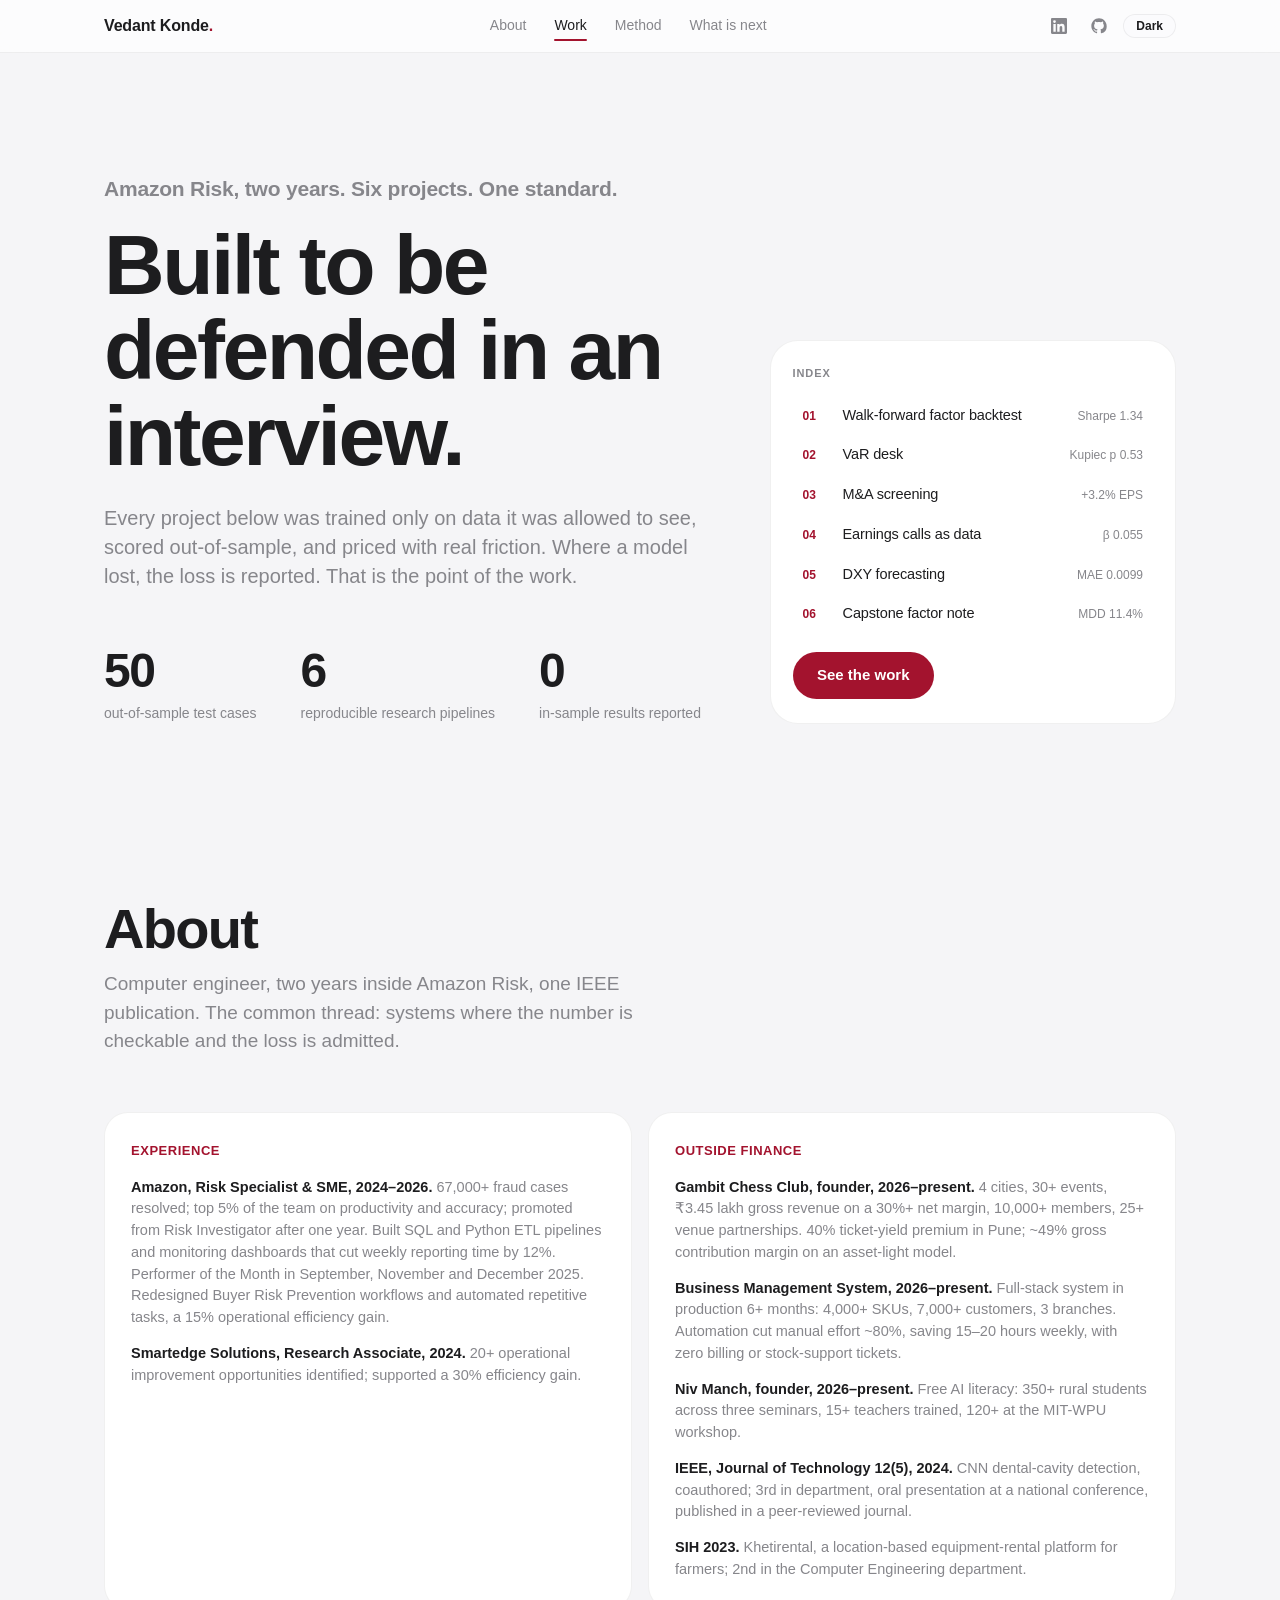
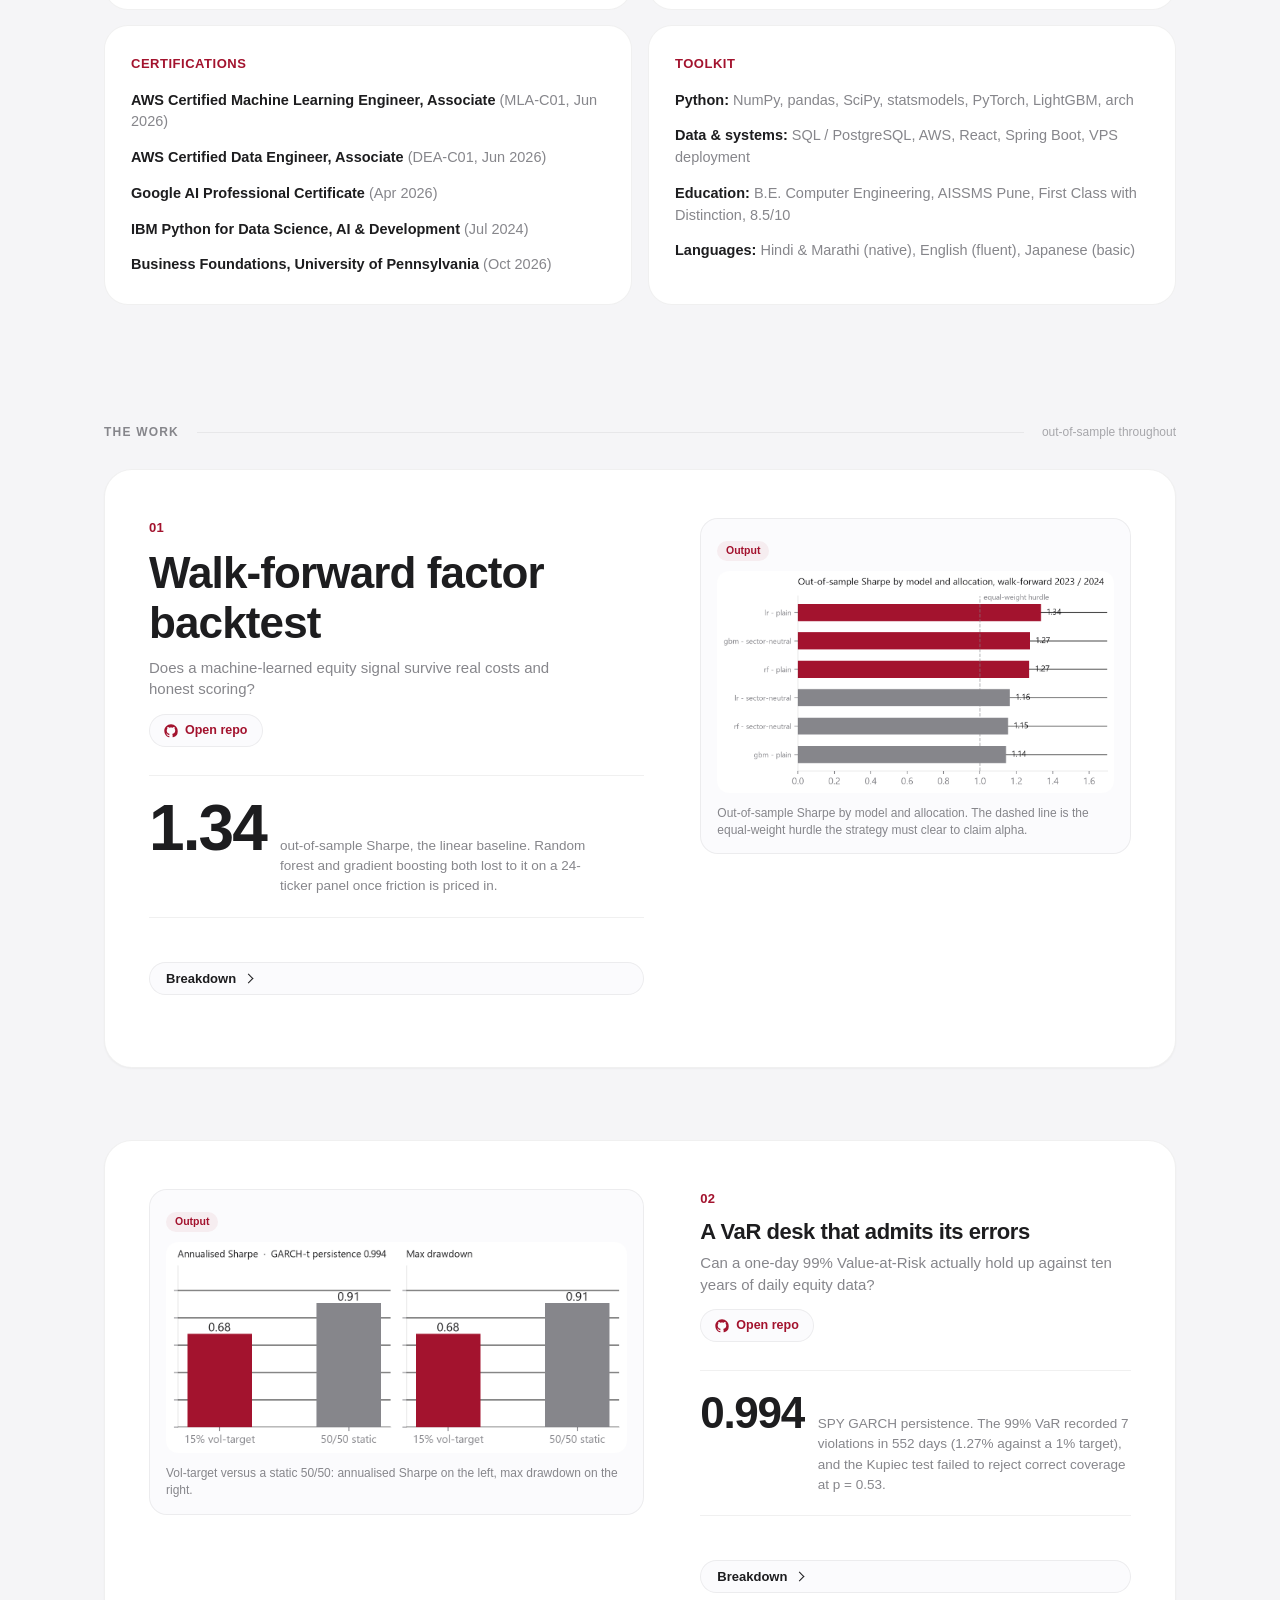
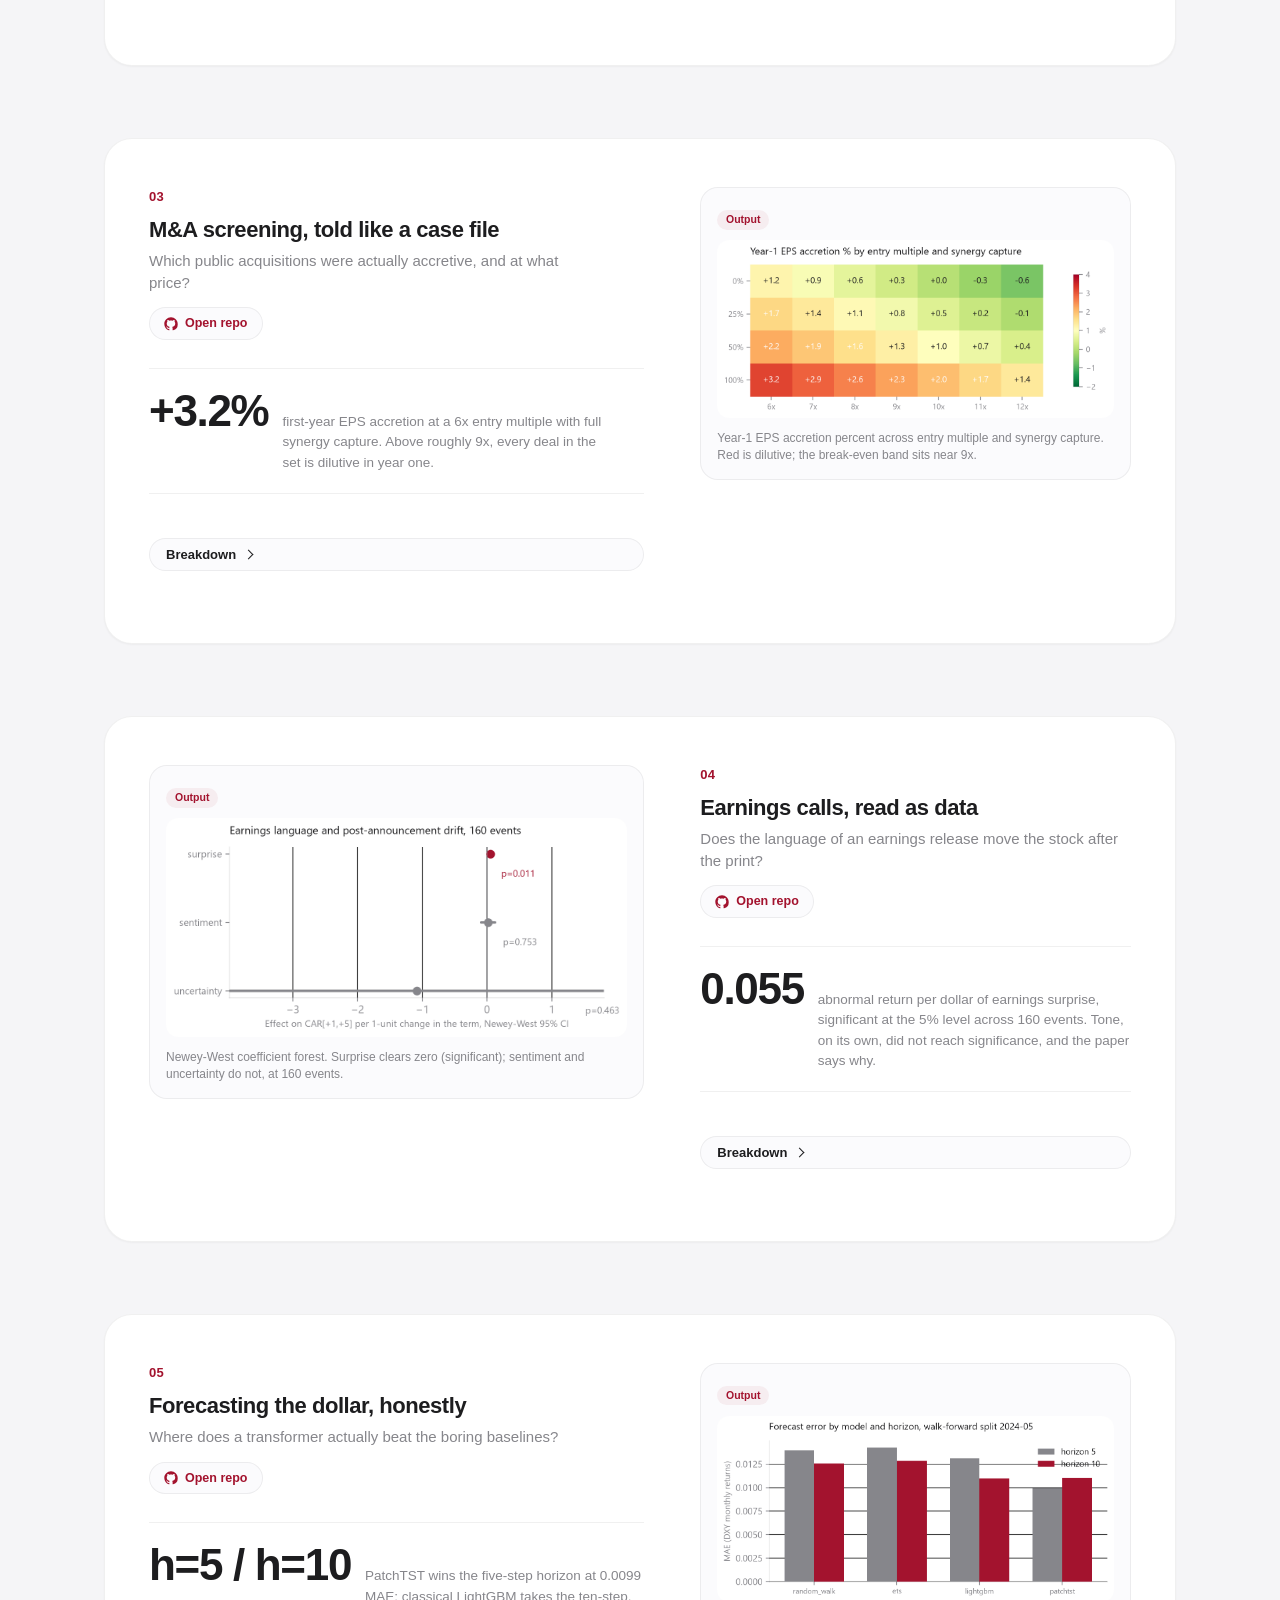
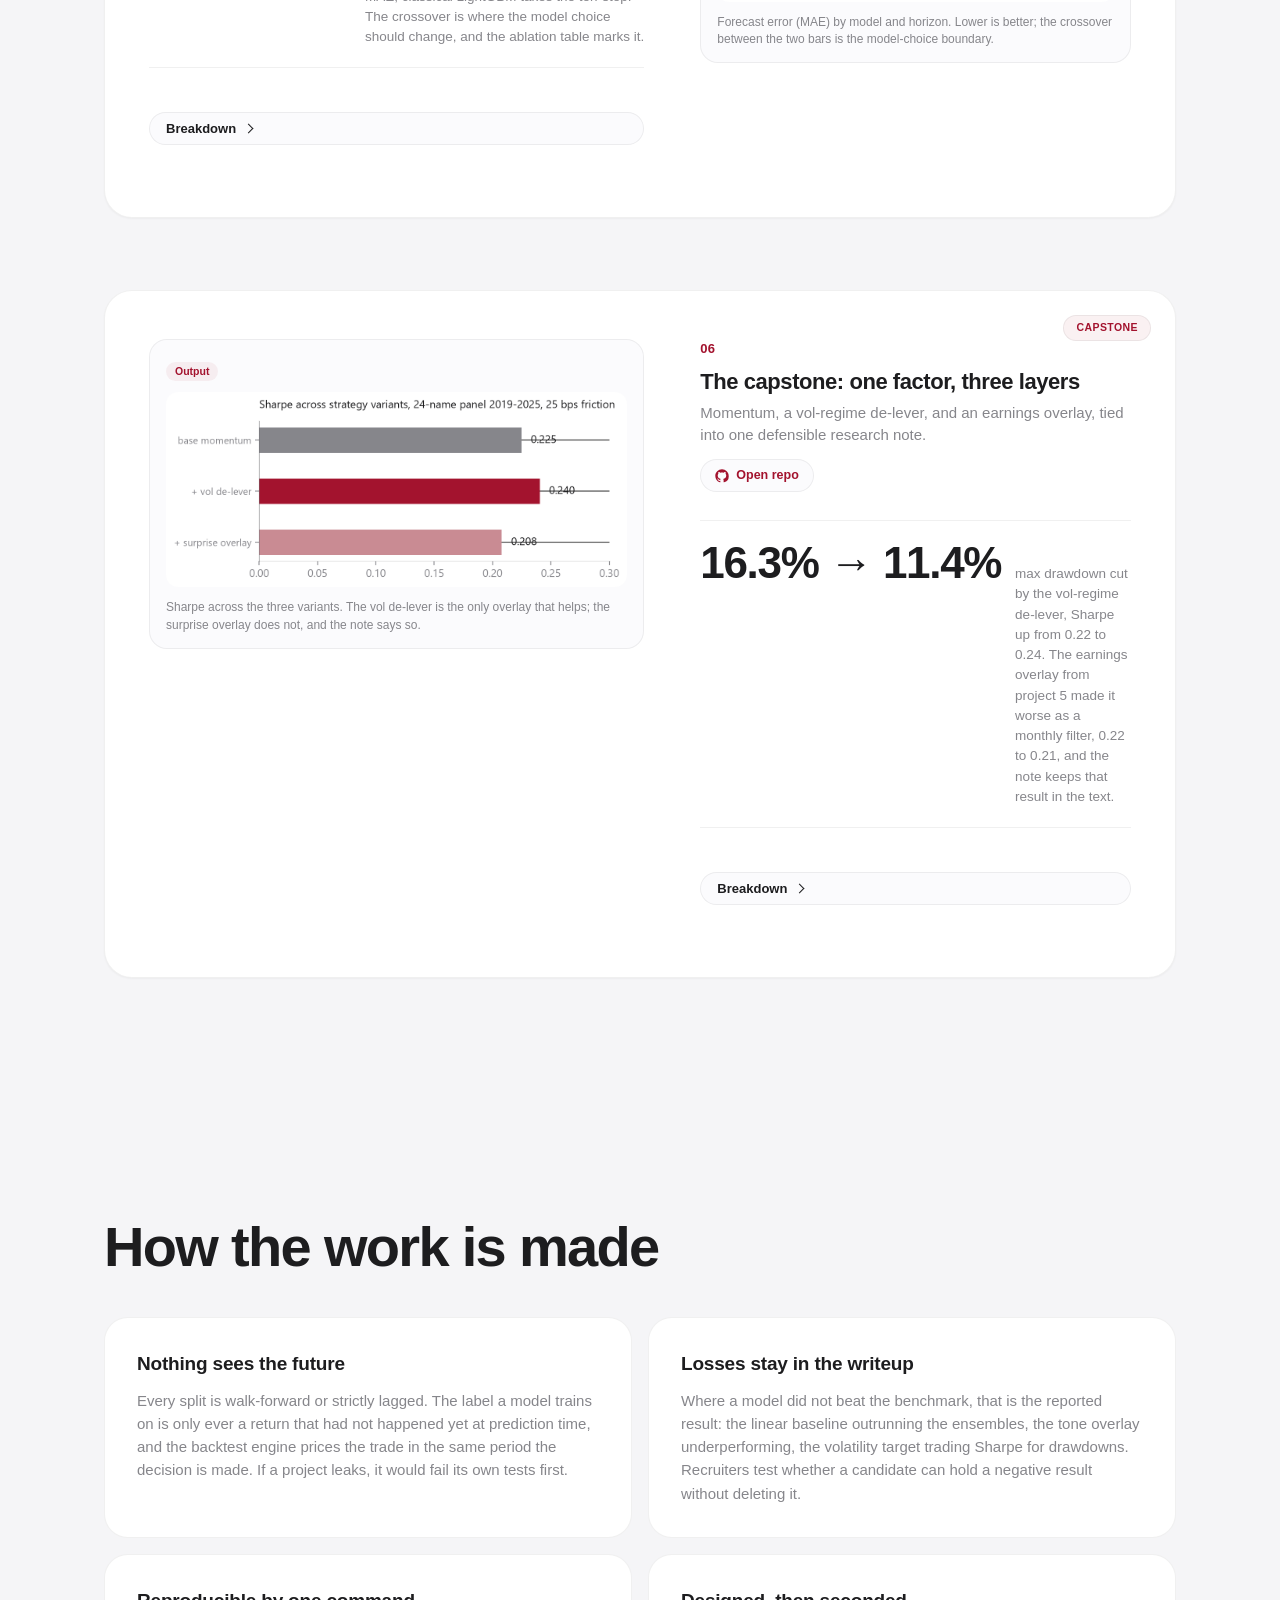
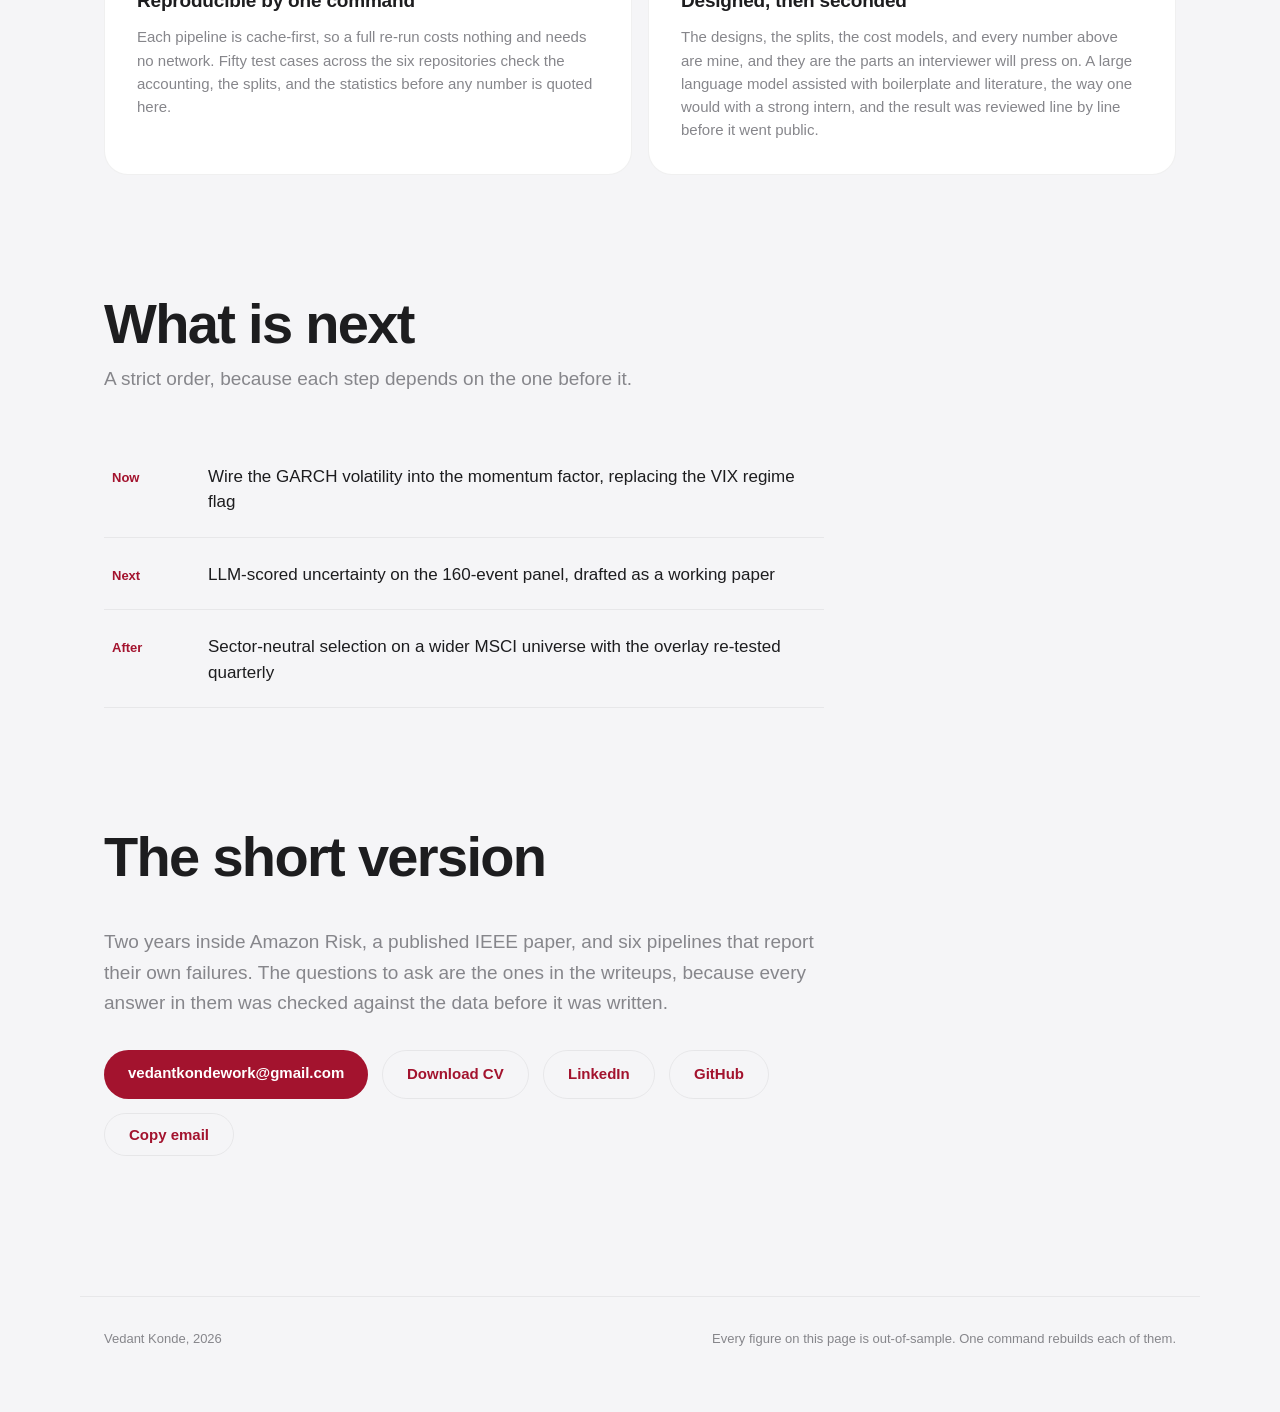
==== commit 61c59777: "Fix dark-mode chart annotations, switch CV download to latest docx - make_charts.py: theme-aware axi" ====
--- a/hedge-fund-quant-project/index.html
+++ b/hedge-fund-quant-project/index.html
@@ -88,17 +88,18 @@
       <div class="about-panel" data-reveal data-tilt data-tilt-max="5">
         <h3 class="about-panel-title">Experience</h3>
         <ul class="about-list">
-          <li><strong>Amazon, Risk Specialist &amp; SME, 2024–2026.</strong> 67,000+ fraud cases resolved; top 5% of the team on productivity and accuracy; promoted from Risk Investigator after one year. Performer of the Month three times (Nov 2025, Dec 2025, Jan 2026). Redesigned Buyer Risk Prevention workflows, a 15% efficiency gain.</li>
-          <li><strong>Smartedge Solutions, Research Associate.</strong> 20+ operational improvement opportunities identified; supported a 30% efficiency gain.</li>
+          <li><strong>Amazon, Risk Specialist &amp; SME, 2024–2026.</strong> 67,000+ fraud cases resolved; top 5% of the team on productivity and accuracy; promoted from Risk Investigator after one year. Built SQL and Python ETL pipelines and monitoring dashboards that cut weekly reporting time by 12%. Performer of the Month in September, November and December 2025. Redesigned Buyer Risk Prevention workflows and automated repetitive tasks, a 15% operational efficiency gain.</li>
+          <li><strong>Smartedge Solutions, Research Associate, 2024.</strong> 20+ operational improvement opportunities identified; supported a 30% efficiency gain.</li>
         </ul>
       </div>
 
       <div class="about-panel" data-reveal data-tilt data-tilt-max="5">
         <h3 class="about-panel-title">Outside finance</h3>
         <ul class="about-list">
-          <li><strong>Gambit Chess Club, founder, 2026–present.</strong> 4 cities, 30+ events, ₹3.45 lakh gross revenue, 10,000+ members, 25+ venue partnerships. 40% ticket-yield premium in Pune; ~49% gross contribution margin on an asset-light model.</li>
+          <li><strong>Gambit Chess Club, founder, 2026–present.</strong> 4 cities, 30+ events, ₹3.45 lakh gross revenue on a 30%+ net margin, 10,000+ members, 25+ venue partnerships. 40% ticket-yield premium in Pune; ~49% gross contribution margin on an asset-light model.</li>
+          <li><strong>Business Management System, 2026–present.</strong> Full-stack system in production 6+ months: 4,000+ SKUs, 7,000+ customers, 3 branches. Automation cut manual effort ~80%, saving 15–20 hours weekly, with zero billing or stock-support tickets.</li>
           <li><strong>Niv Manch, founder, 2026–present.</strong> Free AI literacy: 350+ rural students across three seminars, 15+ teachers trained, 120+ at the MIT-WPU workshop.</li>
-          <li><strong>IEEE TKD-24.</strong> CNN dental-cavity detection, coauthored; 3rd in department, oral presentation at a national conference.</li>
+          <li><strong>IEEE, Journal of Technology 12(5), 2024.</strong> CNN dental-cavity detection, coauthored; 3rd in department, oral presentation at a national conference, published in a peer-reviewed journal.</li>
           <li><strong>SIH 2023.</strong> Khetirental, a location-based equipment-rental platform for farmers; 2nd in the Computer Engineering department.</li>
         </ul>
       </div>
@@ -132,7 +133,8 @@
   <section class="bento" aria-label="Projects">
 
     <!-- P1 hero card -->
-    <article class="card card-hero" id="work-0" data-reveal data-tilt data-tilt-max="7">
+    <article class="card card-hero" id="work-0" data-reveal data-tilt data-tilt-max="3">
+      <div class="card-text">
       <span class="card-no">01</span>
       <div class="card-head">
         <h2 class="card-title">Walk-forward factor backtest</h2>
@@ -151,6 +153,7 @@
         <div class="field"><span class="field-k">Skill learned</span><span class="field-v">Walk-forward evaluation and cost-aware backtesting. Reading a loss as a result, not a bug to delete.</span></div>
       </div>
       </div>
+      </div>
       <figure class="card-figure">
         <span class="fig-tag">Output</span>
         <img class="fig-light" src="img/p1_sharpe.png" alt="Out-of-sample Sharpe by model and allocation" loading="lazy">
@@ -160,7 +163,8 @@
     </article>
 
     <!-- P2 wide card -->
-    <article class="card card-wide" id="work-1" data-reveal data-tilt data-tilt-max="5">
+    <article class="card card-wide flip" id="work-1" data-reveal data-tilt data-tilt-max="2">
+      <div class="card-text">
       <span class="card-no">02</span>
       <div class="card-head">
         <h2 class="card-title">A VaR desk that admits its errors</h2>
@@ -179,6 +183,7 @@
         <div class="field"><span class="field-k">Skill learned</span><span class="field-v">GARCH MLE and VaR coverage backtesting. Telling a risk tool from a return amplifier, out loud.</span></div>
       </div>
       </div>
+      </div>
       <figure class="card-figure">
         <span class="fig-tag">Output</span>
         <img class="fig-light" src="img/p2_vartarget.png" alt="Vol-target versus static 50/50 Sharpe and drawdown" loading="lazy">
@@ -188,7 +193,8 @@
     </article>
 
     <!-- P3 square -->
-    <article class="card card-square" id="work-2" data-reveal data-tilt data-tilt-max="6">
+    <article class="card card-square" id="work-2" data-reveal data-tilt data-tilt-max="2">
+      <div class="card-text">
       <span class="card-no">03</span>
       <div class="card-head">
         <h2 class="card-title">M&amp;A screening, told like a case file</h2>
@@ -207,6 +213,7 @@
         <div class="field"><span class="field-k">Skill learned</span><span class="field-v">EPS accretion and dilution modelling. Turning a grid of numbers into a one-page case file a partner would screenshot.</span></div>
       </div>
       </div>
+      </div>
       <figure class="card-figure">
         <span class="fig-tag">Output</span>
         <img class="fig-light" src="img/p3_accretion.png" alt="EPS accretion by entry multiple and synergy capture" loading="lazy">
@@ -216,7 +223,8 @@
     </article>
 
     <!-- P5 square -->
-    <article class="card card-square" id="work-3" data-reveal data-tilt data-tilt-max="6">
+    <article class="card card-square flip" id="work-3" data-reveal data-tilt data-tilt-max="2">
+      <div class="card-text">
       <span class="card-no">04</span>
       <div class="card-head">
         <h2 class="card-title">Earnings calls, read as data</h2>
@@ -235,6 +243,7 @@
         <div class="field"><span class="field-k">Skill learned</span><span class="field-v">Event-study design and HAC inference. Knowing where a cheap scorer stops being enough.</span></div>
       </div>
       </div>
+      </div>
       <figure class="card-figure">
         <span class="fig-tag">Output</span>
         <img class="fig-light" src="img/p5_forest.png" alt="Regression coefficient forest plot" loading="lazy">
@@ -244,7 +253,8 @@
     </article>
 
     <!-- P4 wide -->
-    <article class="card card-wide" id="work-4" data-reveal data-tilt data-tilt-max="5">
+    <article class="card card-wide" id="work-4" data-reveal data-tilt data-tilt-max="2">
+      <div class="card-text">
       <span class="card-no">05</span>
       <div class="card-head">
         <h2 class="card-title">Forecasting the dollar, honestly</h2>
@@ -263,6 +273,7 @@
         <div class="field"><span class="field-k">Skill learned</span><span class="field-v">Deep time-series forecasting with deterministic training and drift monitoring. Knowing when depth does not pay.</span></div>
       </div>
       </div>
+      </div>
       <figure class="card-figure">
         <span class="fig-tag">Output</span>
         <img class="fig-light" src="img/p4_ablation.png" alt="Forecast error by model and horizon" loading="lazy">
@@ -272,7 +283,8 @@
     </article>
 
     <!-- P6 capstone -->
-    <article class="card card-wide" id="work-5" data-reveal data-tilt data-tilt-max="5">
+    <article class="card card-wide flip" id="work-5" data-reveal data-tilt data-tilt-max="2">
+      <div class="card-text">
       <span class="card-no">06</span>
       <span class="card-chip">Capstone</span>
       <div class="card-head">
@@ -290,6 +302,7 @@
         <div class="field"><span class="field-k">Findings</span><span class="field-v">The vol-regime de-lever lifts Sharpe from 0.22 to 0.24 and cuts max drawdown from 16.3% to 11.4%. The earnings overlay made it worse as a monthly filter, and the note keeps that result.</span></div>
         <div class="field"><span class="field-k">Why it matters</span><span class="field-v">It is the piece you hand a quant interviewer instead of describing code. It separates signal from timing, which is the difference between marketing a strategy and publishing one.</span></div>
         <div class="field"><span class="field-k">Skill learned</span><span class="field-v">Multi-layer strategy construction and honest overlay attribution. Re-testing the overlay quarterly, where it may actually help.</span></div>
+      </div>
       </div>
       </div>
       <figure class="card-figure">
@@ -339,7 +352,7 @@
     <p class="contact-line">Two years inside Amazon Risk, a published IEEE paper, and six pipelines that report their own failures. The questions to ask are the ones in the writeups, because every answer in them was checked against the data before it was written.</p>
     <div class="contact-actions">
       <a class="btn-primary" data-magnetic href="mailto:vedantkondework@gmail.com">vedantkondework@gmail.com</a>
-      <a class="btn-ghost" data-magnetic href="Vedant_Konde_Resume_MIM.pdf" target="_blank" rel="noopener">Download CV</a>
+      <a class="btn-ghost" data-magnetic href="Vedant_Konde_CV_Final.docx" target="_blank" rel="noopener">Download CV</a>
       <a class="btn-ghost" data-magnetic href="https://www.linkedin.com/in/vedant-konde" target="_blank" rel="noopener">LinkedIn</a>
       <a class="btn-ghost" data-magnetic href="https://github.com/Vedantk910" target="_blank" rel="noopener">GitHub</a>
       <button class="btn-ghost copy-email" data-magnetic type="button" data-copy="vedantkondework@gmail.com">Copy email</button>
--- a/hedge-fund-quant-project/css/styles.css
+++ b/hedge-fund-quant-project/css/styles.css
@@ -193,26 +193,37 @@
 .about-list li { font-size: 14.5px; line-height: 1.5; color: var(--ink-2); }
 .about-list li strong { color: var(--ink); font-weight: 600; }
 
-/* bento grid */
-.bento { display: grid; grid-template-columns: repeat(4,1fr); gap: 16px; padding-bottom: 120px; }
+/* work: vertically stacked case studies, one full-width row each, dedicated space between */
+.bento { display: flex; flex-direction: column; gap: 72px; padding-bottom: 120px; }
 .card {
+  display: grid; grid-template-columns: 1.15fr 1fr; gap: 24px 56px;
+  align-items: start;
   background: var(--surface); border: 1px solid var(--hairline);
-  border-radius: var(--radius-card); padding: 32px;
+  border-radius: var(--radius-card); padding: 48px 44px;
+  box-shadow: 0 1px 2px rgba(0,0,0,0.04);
   transition: transform 320ms var(--spring), background-color 400ms var(--spring);
-  will-change: transform; position: relative; overflow: hidden;
+  will-change: transform; position: relative;
   transform-style: preserve-3d;
 }
-.card:hover { transform: translateY(-2px) scale(1.005); }
+[data-theme="dark"] .card { box-shadow: none; }
+.card:hover { transform: translateY(-2px); }
+/* alternating rows: text left / chart right, then chart left / text right */
+.card.flip .card-text { order: 2; }
+.card.flip .card-figure { order: 1; }
+.card .card-text { display: flex; flex-direction: column; }
+/* the chart column: full figure, sticks while the text scrolls on tall rows */
+.card .card-figure { position: sticky; top: 96px; margin-top: 0; }
+.card .card-figure img { border-radius: 12px; }
 /* 3D tilt: JS drives the transform; these keep it smooth and add a light glare layer */
-.card[data-tilt] { transform: perspective(1200px); transition: transform 180ms var(--spring), background-color 400ms var(--spring); }
+.card[data-tilt] { transition: transform 180ms var(--spring), background-color 400ms var(--spring); }
 .card[data-tilt]:not(:hover) { transition: transform 600ms var(--spring), background-color 400ms var(--spring); }
 .card[data-tilt]::after {
   content: ""; position: absolute; inset: 0; pointer-events: none;
   border-radius: inherit; opacity: 0; transition: opacity 300ms var(--spring);
-  background: radial-gradient(600px circle at var(--gx, 50%) var(--gy, 50%), rgba(255,255,255,0.10), transparent 45%);
+  background: radial-gradient(700px circle at var(--gx, 50%) var(--gy, 50%), rgba(255,255,255,0.10), transparent 45%);
 }
 .card[data-tilt]:hover::after { opacity: 1; }
-[data-theme="dark"] .card[data-tilt]::after { background: radial-gradient(600px circle at var(--gx, 50%) var(--gy, 50%), rgba(255,255,255,0.06), transparent 45%); }
+[data-theme="dark"] .card[data-tilt]::after { background: radial-gradient(700px circle at var(--gx, 50%) var(--gy, 50%), rgba(255,255,255,0.06), transparent 45%); }
 /* magnetic buttons: JS nudge + springy return */
 [data-magnetic] { position: relative; }
 [data-magnetic].is-magnet-hover { transition: transform 120ms var(--spring) !important; }
@@ -232,7 +243,7 @@
   border: 1px solid var(--hairline);
   border-radius: 999px; padding: 4px 12px;
 }
-.card-hero .card-title { font-size: 40px; }
+.card-hero .card-title { font-size: 44px; }
 .card-title { font-size: 22px; font-weight: 700; letter-spacing: -0.02em; line-height: 1.15; }
 .card-usecase { margin-top: 8px; font-size: 15px; color: var(--ink-2); line-height: 1.45; max-width: 52ch; }
 .card-repo {
@@ -385,18 +396,22 @@
 /* responsive */
 @media (max-width: 900px) {
   .about-grid { grid-template-columns: 1fr; }
-  .bento { grid-template-columns: repeat(2,1fr); }
-  .card-hero { grid-column: span 2; grid-row: span 1; }
-  .card-wide { grid-column: span 2; }
-  .card-square { grid-column: span 1; }
+  /* stacked single-column case studies: text first, chart below */
+  .bento { gap: 40px; }
+  .card { grid-template-columns: 1fr; gap: 24px; padding: 36px 32px; }
+  .card .card-figure { position: static; }
+  .card.flip .card-text { order: 0; }
+  .card.flip .card-figure { order: 1; }
+  .card-detail { grid-template-columns: 1fr; }
+  .card-hero .card-title { font-size: 34px; }
+  .card-hero .stat-big { font-size: 52px; }
   .hero-grid { grid-template-columns: 1fr; gap: 40px; align-items: start; }
   .hero-index { max-width: 520px; }
 }
 @media (max-width: 560px) {
-  .bento { grid-template-columns: 1fr; }
-  .card-hero, .card-wide, .card-square { grid-column: span 1; }
+  .bento { gap: 32px; }
+  .card { padding: 28px 22px; }
   .card-grid { grid-template-columns: 1fr; }
-  .card-detail { grid-template-columns: 1fr; }
   .method-grid { grid-template-columns: 1fr; }
   .hero { padding: 96px 0 64px; }
   .hero-stats { gap: 28px; }
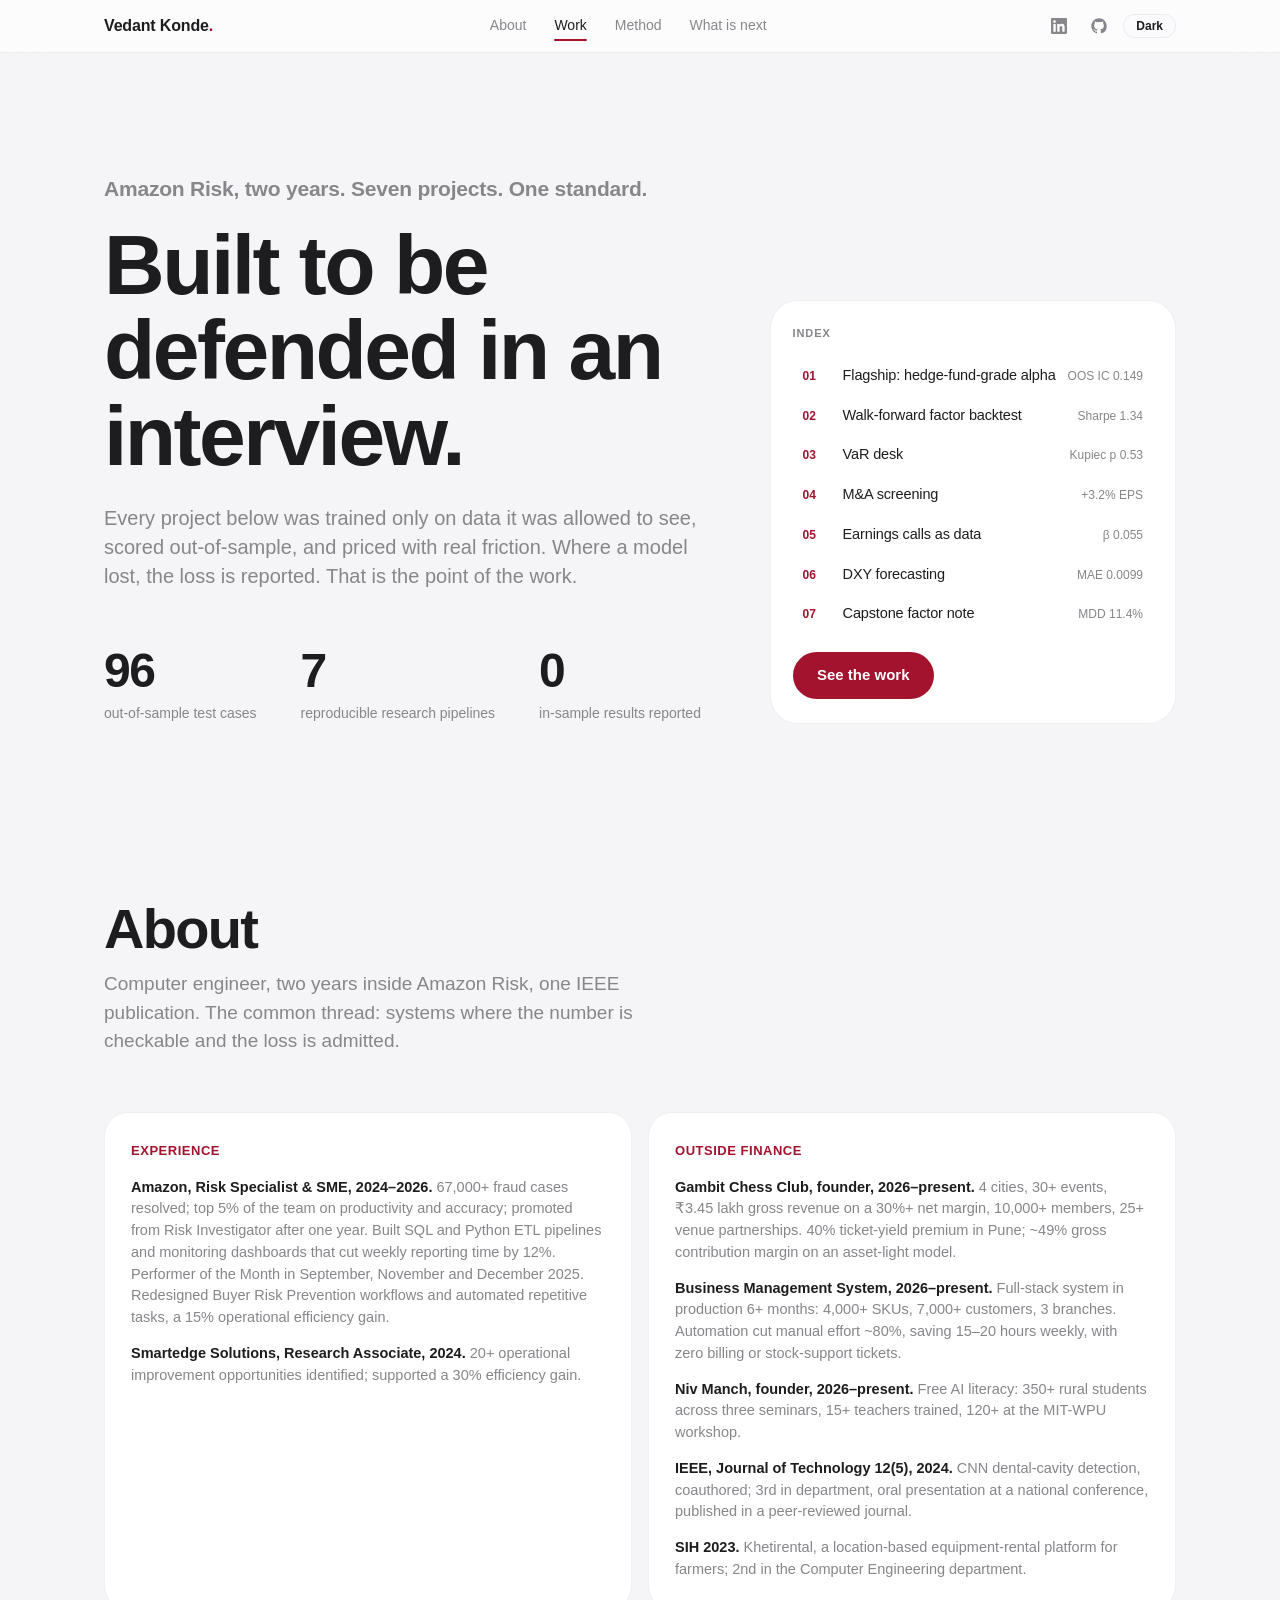
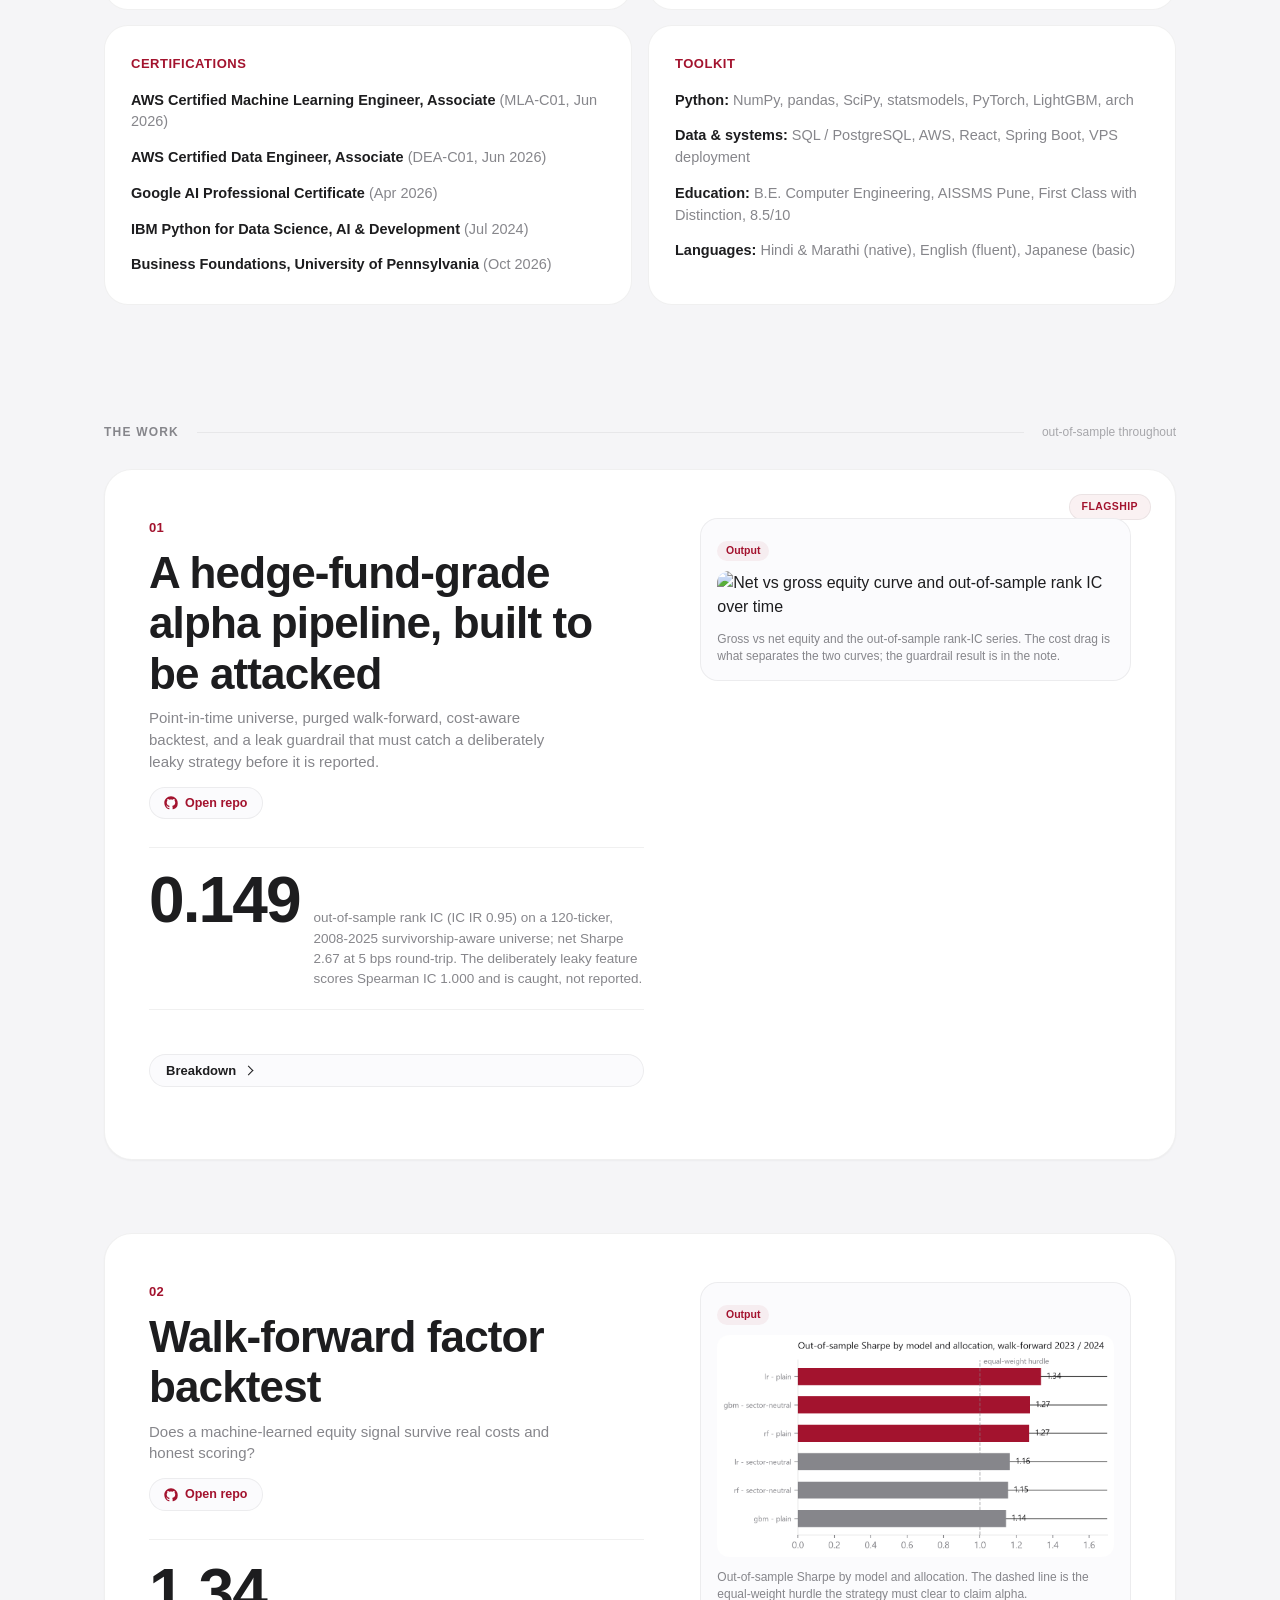
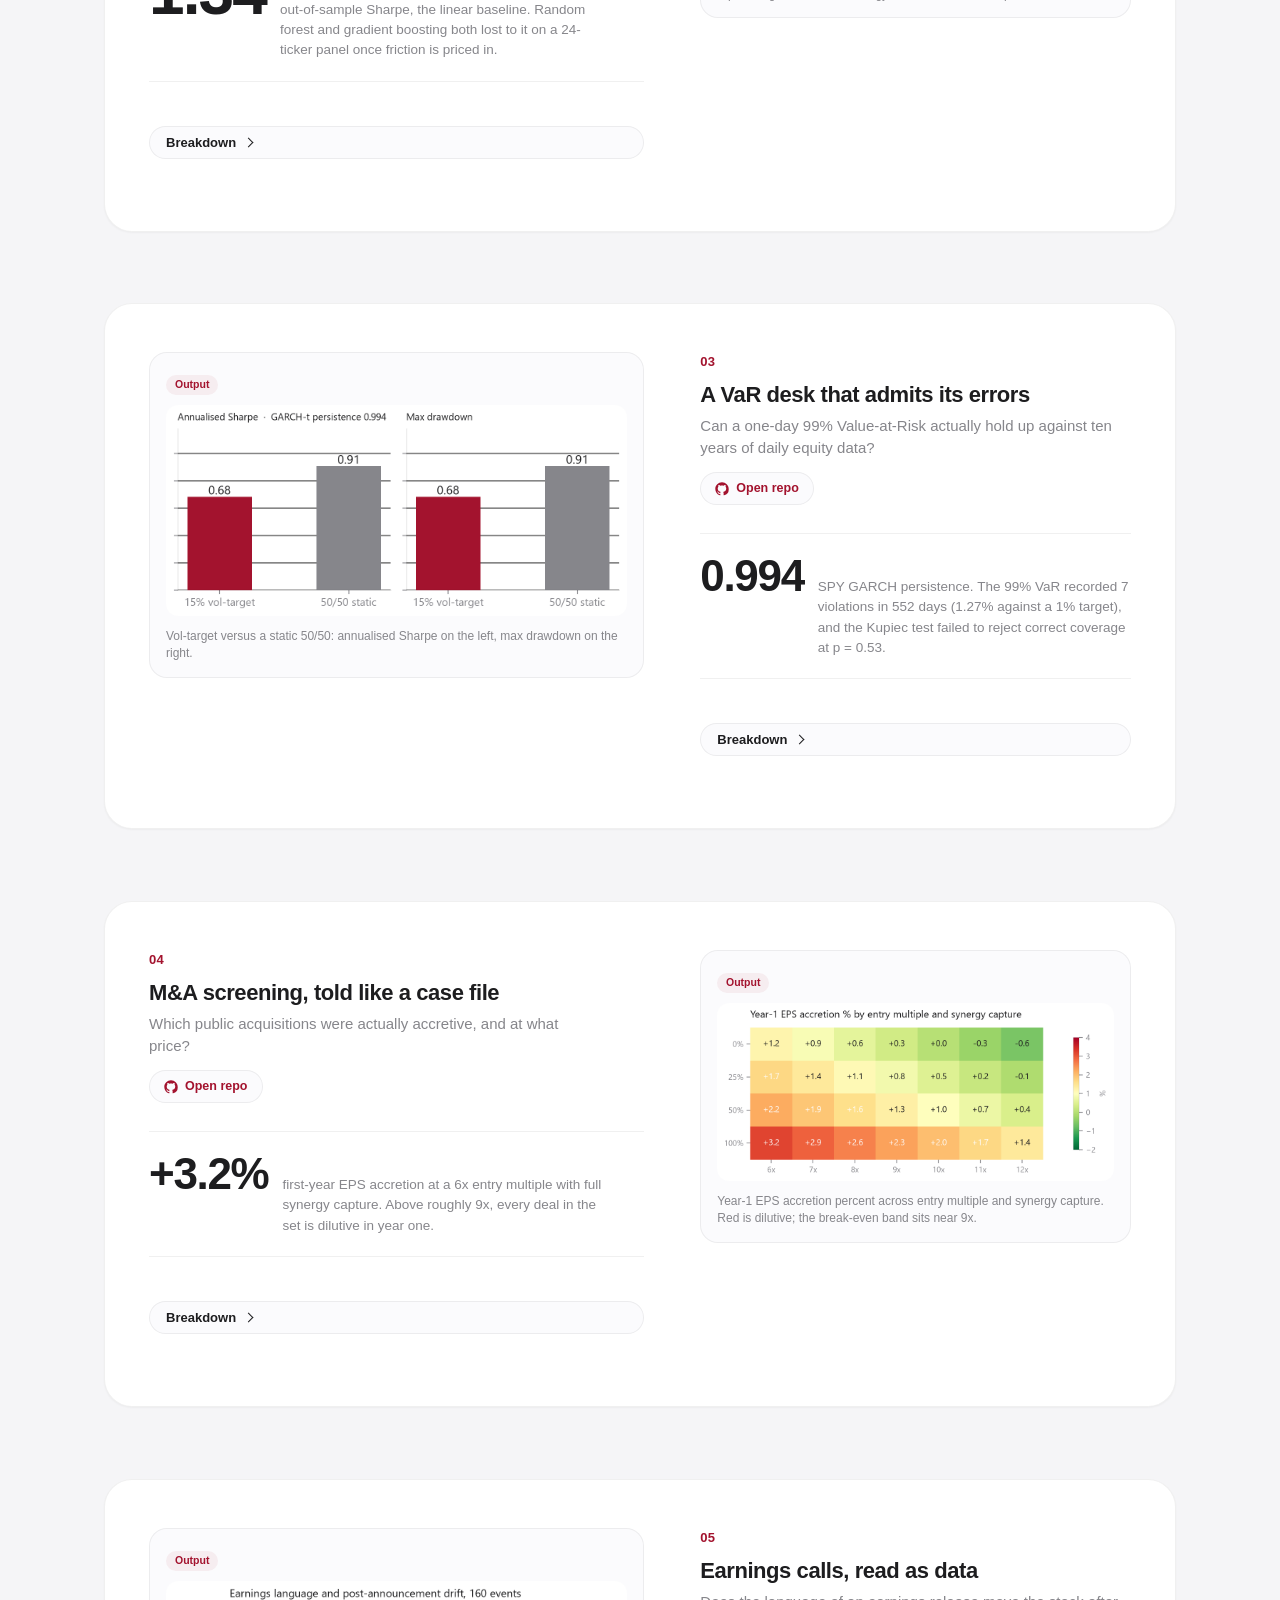
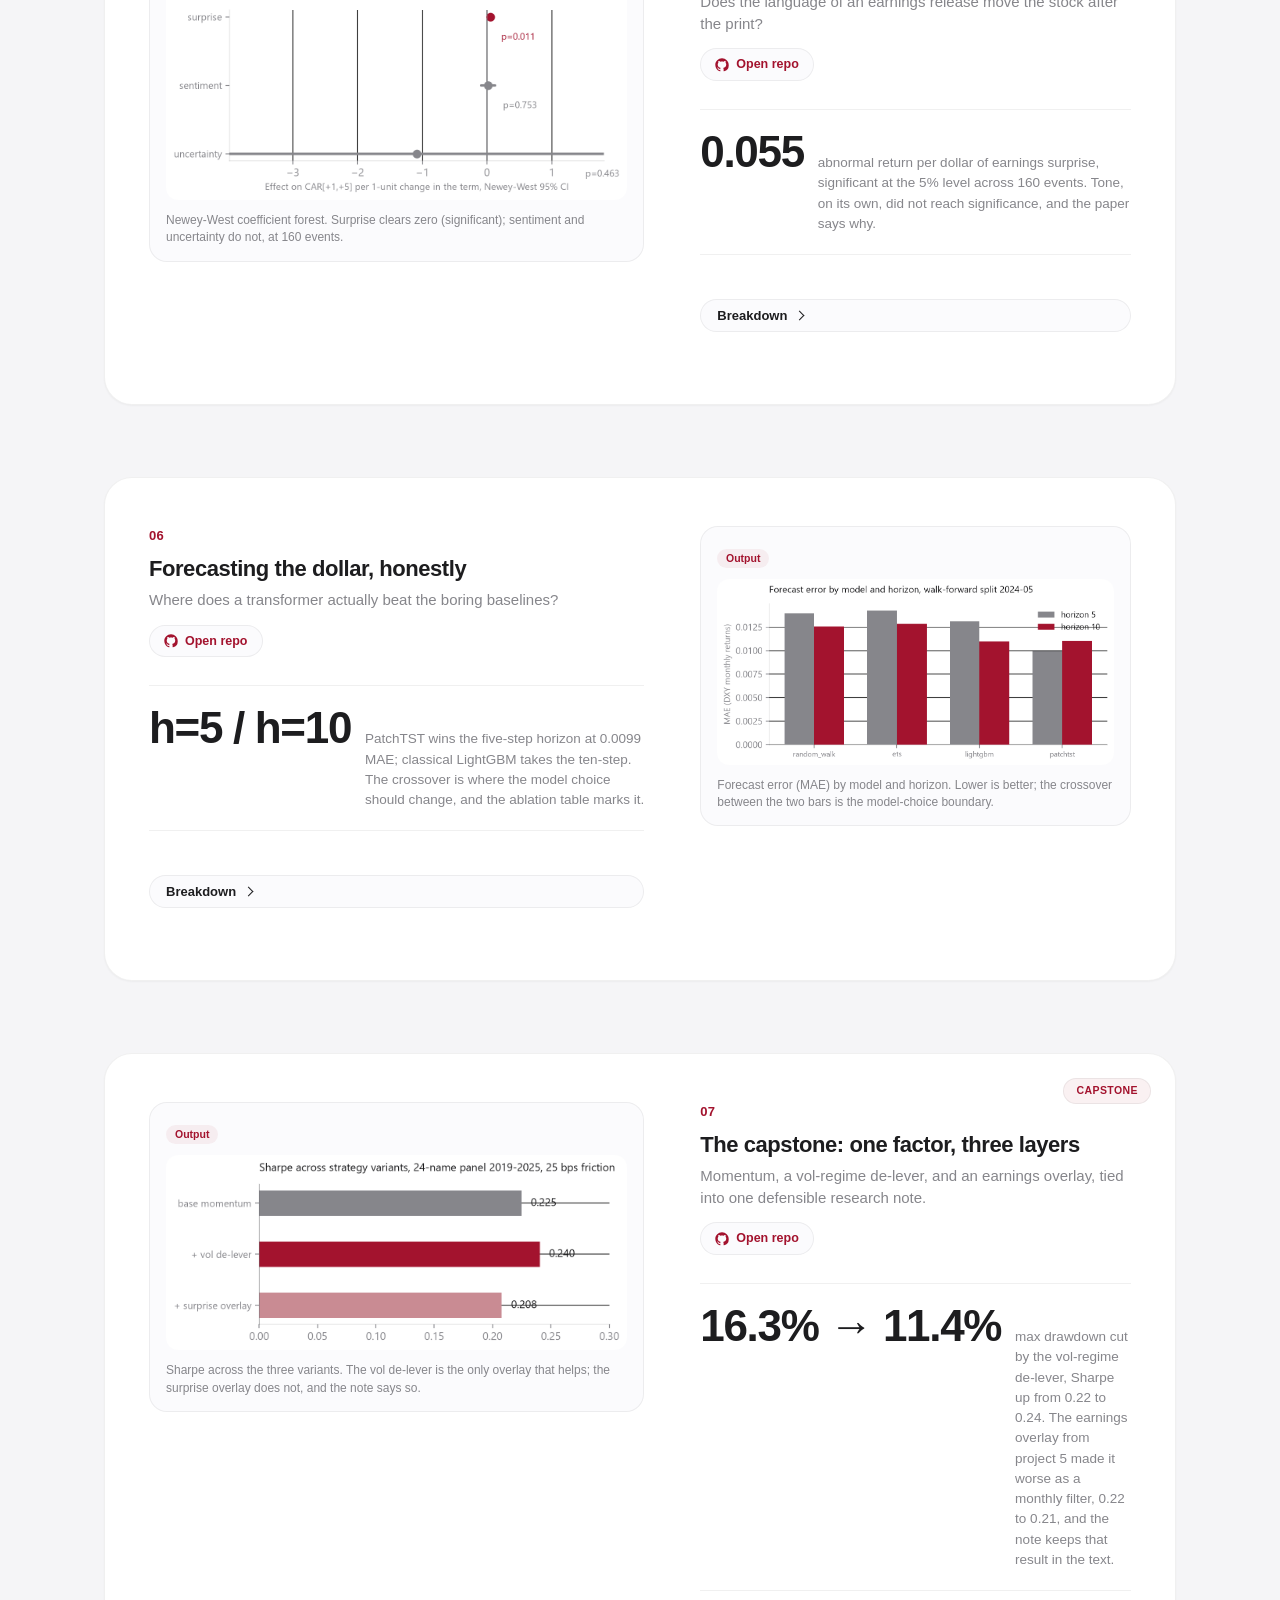
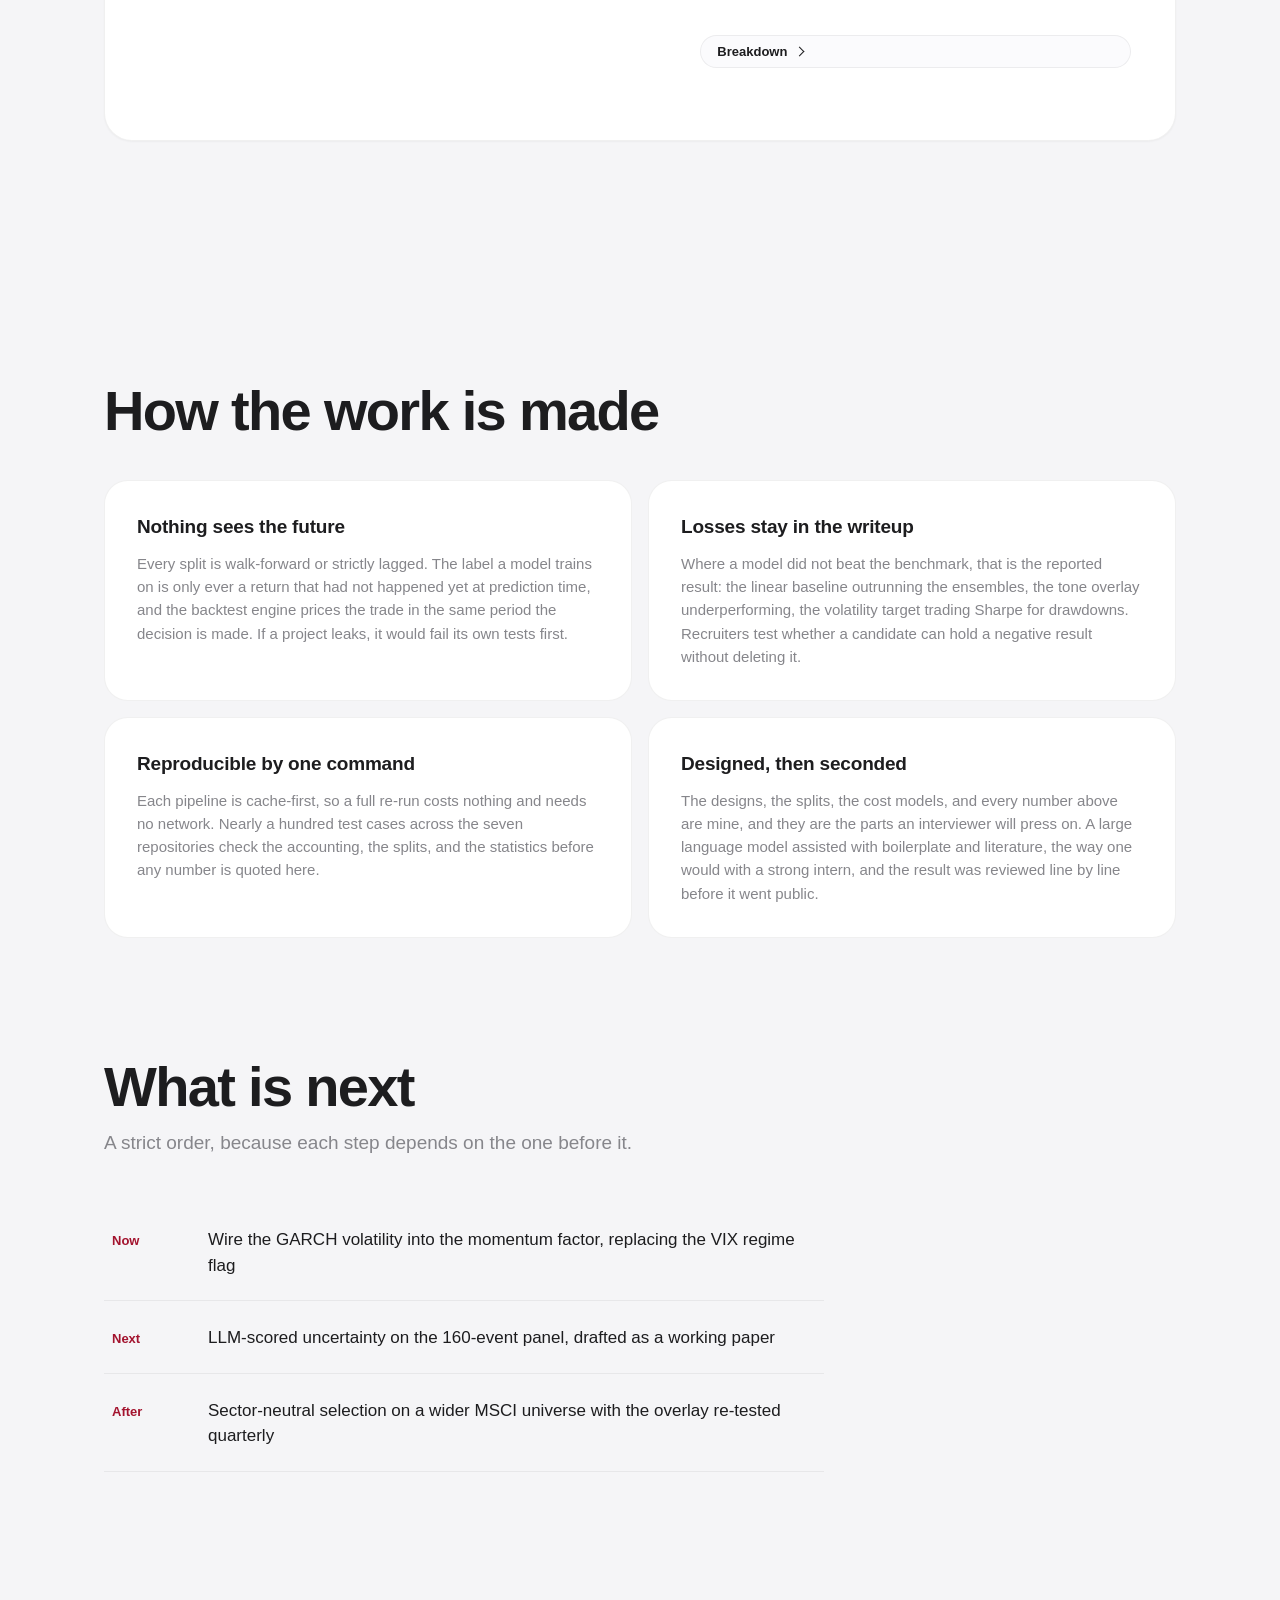
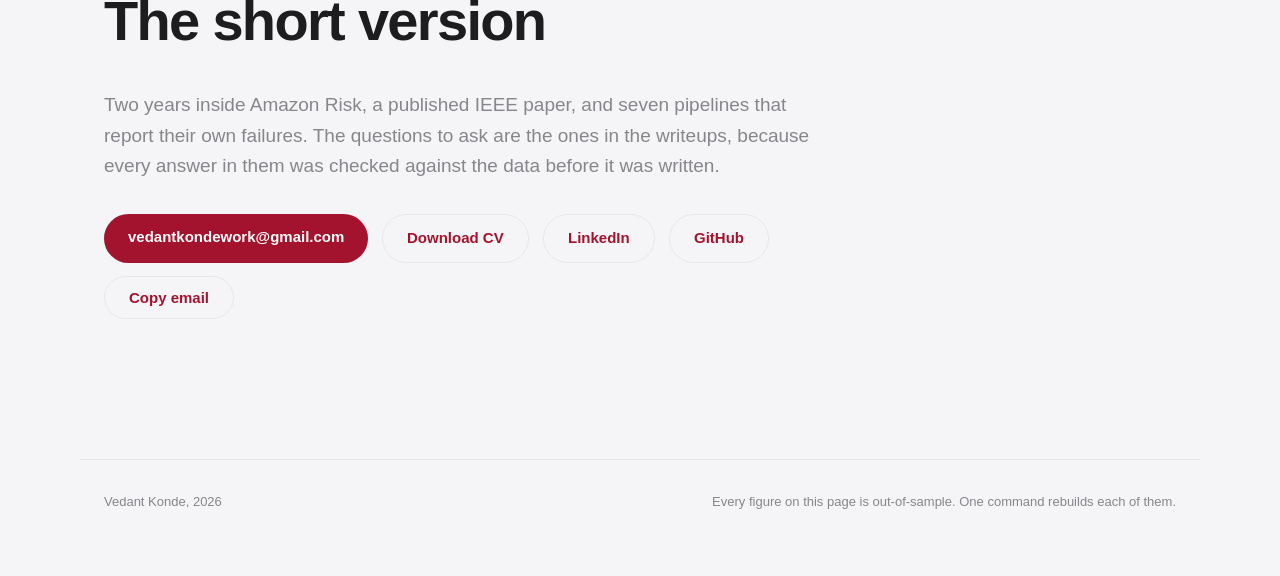
==== commit 2e92d7a5: "Add quant-portfolio as flagship project 01; renumber suite to seven" ====
--- a/hedge-fund-quant-project/index.html
+++ b/hedge-fund-quant-project/index.html
@@ -4,10 +4,10 @@
 <meta charset="utf-8">
 <meta name="viewport" content="width=device-width, initial-scale=1">
 <title>Vedant Konde. Quantitative finance, built to be defended.</title>
-<meta name="description" content="Six walk-forward quant and strategy projects: ML factor backtesting, GARCH VaR, M&A screening, NLP event studies, and deep forecasting. Every number is out-of-sample and reproducible.">
+<meta name="description" content="Seven walk-forward quant and strategy projects, headlined by a hedge-fund-grade cross-sectional equity alpha pipeline: purged walk-forward, point-in-time universe, cost-aware backtest, and a leak guardrail that proves its own numbers. Every number is out-of-sample and reproducible.">
 <meta name="theme-color" content="#f5f5f7" id="themeColor">
 <meta property="og:title" content="Vedant Konde — Quantitative Finance Portfolio">
-<meta property="og:description" content="Six walk-forward quant and strategy projects, every number out-of-sample and reproducible.">
+<meta property="og:description" content="Seven walk-forward quant and strategy projects, headlined by a hedge-fund-grade cross-sectional equity alpha pipeline. Every number out-of-sample and reproducible.">
 <meta property="og:type" content="website">
 <link rel="icon" href="data:image/svg+xml,%3Csvg xmlns='http://www.w3.org/2000/svg' viewBox='0 0 32 32'%3E%3Crect width='32' height='32' rx='8' fill='%23a3132e'/%3E%3Ctext x='16' y='22' font-family='-apple-system,Helvetica,sans-serif' font-size='16' font-weight='700' fill='white' text-anchor='middle'%3EV.%3C/text%3E%3C/svg%3E">
 <link rel="stylesheet" href="css/styles.css">
@@ -56,24 +56,25 @@
   <section class="hero" id="work">
     <div class="hero-grid">
       <div class="hero-main">
-        <p class="hero-kicker">Amazon Risk, two years. Six projects. One standard.</p>
+        <p class="hero-kicker">Amazon Risk, two years. Seven projects. One standard.</p>
         <h1 class="hero-title">Built to be<br>defended in an interview.</h1>
         <p class="hero-lede">Every project below was trained only on data it was allowed to see, scored out-of-sample, and priced with real friction. Where a model lost, the loss is reported. That is the point of the work.</p>
         <div class="hero-stats">
-          <div class="stat"><span class="stat-num" data-count="50">0</span><span class="stat-label">out-of-sample test cases</span></div>
-          <div class="stat"><span class="stat-num" data-count="6">0</span><span class="stat-label">reproducible research pipelines</span></div>
+          <div class="stat"><span class="stat-num" data-count="96">0</span><span class="stat-label">out-of-sample test cases</span></div>
+          <div class="stat"><span class="stat-num" data-count="7">0</span><span class="stat-label">reproducible research pipelines</span></div>
           <div class="stat"><span class="stat-num" data-count="0">0</span><span class="stat-label">in-sample results reported</span></div>
         </div>
       </div>
       <aside class="hero-index" aria-label="Project index">
         <span class="hero-index-label">Index</span>
         <ol>
-          <li><a href="#work-0"><span class="ix-no">01</span><span class="ix-name">Walk-forward factor backtest</span><span class="ix-metric">Sharpe 1.34</span></a></li>
-          <li><a href="#work-1"><span class="ix-no">02</span><span class="ix-name">VaR desk</span><span class="ix-metric">Kupiec p 0.53</span></a></li>
-          <li><a href="#work-2"><span class="ix-no">03</span><span class="ix-name">M&amp;A screening</span><span class="ix-metric">+3.2% EPS</span></a></li>
-          <li><a href="#work-3"><span class="ix-no">04</span><span class="ix-name">Earnings calls as data</span><span class="ix-metric">&beta; 0.055</span></a></li>
-          <li><a href="#work-4"><span class="ix-no">05</span><span class="ix-name">DXY forecasting</span><span class="ix-metric">MAE 0.0099</span></a></li>
-          <li><a href="#work-5"><span class="ix-no">06</span><span class="ix-name">Capstone factor note</span><span class="ix-metric">MDD 11.4%</span></a></li>
+          <li><a href="#work-0"><span class="ix-no">01</span><span class="ix-name">Flagship: hedge-fund-grade alpha</span><span class="ix-metric">OOS IC 0.149</span></a></li>
+          <li><a href="#work-1"><span class="ix-no">02</span><span class="ix-name">Walk-forward factor backtest</span><span class="ix-metric">Sharpe 1.34</span></a></li>
+          <li><a href="#work-2"><span class="ix-no">03</span><span class="ix-name">VaR desk</span><span class="ix-metric">Kupiec p 0.53</span></a></li>
+          <li><a href="#work-3"><span class="ix-no">04</span><span class="ix-name">M&amp;A screening</span><span class="ix-metric">+3.2% EPS</span></a></li>
+          <li><a href="#work-4"><span class="ix-no">05</span><span class="ix-name">Earnings calls as data</span><span class="ix-metric">&beta; 0.055</span></a></li>
+          <li><a href="#work-5"><span class="ix-no">06</span><span class="ix-name">DXY forecasting</span><span class="ix-metric">MAE 0.0099</span></a></li>
+          <li><a href="#work-6"><span class="ix-no">07</span><span class="ix-name">Capstone factor note</span><span class="ix-metric">MDD 11.4%</span></a></li>
         </ol>
         <a class="btn-primary" data-magnetic href="#work-0">See the work</a>
       </aside>
@@ -132,18 +133,49 @@
 
   <section class="bento" aria-label="Projects">
 
+    <!-- Flagship: hedge-fund-grade cross-sectional alpha pipeline -->
+    <article class="card card-hero" id="work-0" data-reveal data-tilt data-tilt-max="3">
+      <div class="card-text">
+      <span class="card-no">01</span>
+      <span class="card-chip">Flagship</span>
+      <div class="card-head">
+        <h2 class="card-title">A hedge-fund-grade alpha pipeline, built to be attacked</h2>
+        <p class="card-usecase">Point-in-time universe, purged walk-forward, cost-aware backtest, and a leak guardrail that must catch a deliberately leaky strategy before it is reported.</p>
+        <a class="card-repo" href="https://github.com/Vedantk910/quant-portfolio" target="_blank" rel="noopener"><svg viewBox="0 0 24 24" aria-hidden="true"><path d="M12 .5C5.65.5.5 5.65.5 12c0 5.08 3.29 9.39 7.86 10.91.58.11.79-.25.79-.56 0-.28-.01-1.02-.01-2-3.2.7-3.87-1.54-3.87-1.54-.52-1.33-1.28-1.69-1.28-1.69-1.04-.71.08-.7.08-.7 1.15.08 1.76 1.19 1.76 1.19 1.03 1.75 2.7 1.25 3.35.96.1-.75.4-1.25.72-1.54-2.55-.29-5.24-1.28-5.24-5.68 0-1.25.45-2.28 1.18-3.09-.12-.29-.51-1.46.11-3.05 0 0 .96-.31 3.15 1.18.91-.26 1.88-.38 2.86-.38.98 0 1.95.13 2.86.38 2.19-1.49 3.15-1.18 3.15-1.18.62 1.59.23 2.76.11 3.05.73.81 1.18 1.84 1.18 3.09 0 4.41-2.69 5.38-5.25 5.67.41.36.77 1.05.77 2.12 0 1.53-.01 2.78-.01 3.16 0 .31.21.67.8.56A10.52 10.52 0 0 0 23.5 12C23.5 5.65 18.35.5 12 .5z"/></svg>Open repo</a>
+      </div>
+      <p class="card-stat"><span class="stat-big">0.149</span><span class="stat-caps">out-of-sample rank IC (IC IR 0.95) on a 120-ticker, 2008-2025 survivorship-aware universe; net Sharpe 2.67 at 5 bps round-trip. The deliberately leaky feature scores Spearman IC 1.000 and is caught, not reported.</span></p>
+      <button class="fold-toggle" type="button" aria-expanded="false" aria-controls="detail-0">Breakdown<span class="fold-caret" aria-hidden="true"></span></button>
+      <div class="card-fold" id="detail-0">
+      <div class="card-detail">
+        <div class="field"><span class="field-k">Aim</span><span class="field-v">Build the research infrastructure a hedge fund would audit before trusting any backtest — point-in-time data, purged out-of-sample scoring, and honest cost and multiple-testing corrections — then prove it on a flagship cross-sectional signal.</span></div>
+        <div class="field"><span class="field-k">How I did it</span><span class="field-v">A seeded 120-ticker market with real listings, delistings, splits and dividends feeds a point-in-time store with a SHA-256 integrity manifest. Fifteen decision-time features (technical, fundamental, post-earnings) are scored by a purged anchored walk-forward — no time shuffles, no in-sample leakage — across a ridge/elastic-net baseline, LightGBM, and a naive momentum benchmark. Forecasts become a market- and sector-neutral long-short book, charged with commission, spread, square-root impact and borrow.</span></div>
+        <div class="field"><span class="field-k">Resources</span><span class="field-v"><strong>Python, pandas, scikit-learn, LightGBM, matplotlib, pytest.</strong> 120-ticker panel, 2008-2025, 46 tests. One command reproduces every number.</span></div>
+        <div class="field"><span class="field-k">Findings</span><span class="field-v">OOS rank IC 0.149 (IR 0.95), net Sharpe 2.67 vs gross 2.74. The elastic-net baseline beats the booster on raw IC (0.200 vs 0.149), and the deflated Sharpe over 24 trials is not significant — both results are printed in the research note, not deleted.</span></div>
+        <div class="field"><span class="field-k">Why it matters</span><span class="field-v">This is the methodology every other project on this page runs through: the leak guardrail, the equal-weight 20bp backtest pin, the purged split, and the cost model are load-bearing tests, and the one command that reproduces them is in the README.</span></div>
+        <div class="field"><span class="field-k">Skill learned</span><span class="field-v">Designing the validator before the signal. A pipeline that can catch its own leakage is worth more than one that happens to be correct.</span></div>
+      </div>
+      </div>
+      </div>
+      <figure class="card-figure">
+        <span class="fig-tag">Output</span>
+        <img class="fig-light" src="img/p7_flagship.png" alt="Net vs gross equity curve and out-of-sample rank IC over time" loading="lazy">
+        <img class="fig-dark" src="img/p7_flagship-dark.png" alt="Net vs gross equity curve and out-of-sample rank IC over time" loading="lazy">
+        <figcaption>Gross vs net equity and the out-of-sample rank-IC series. The cost drag is what separates the two curves; the guardrail result is in the note.</figcaption>
+      </figure>
+    </article>
+
     <!-- P1 hero card -->
-    <article class="card card-hero" id="work-0" data-reveal data-tilt data-tilt-max="3">
-      <div class="card-text">
-      <span class="card-no">01</span>
+    <article class="card card-hero" id="work-1" data-reveal data-tilt data-tilt-max="3">
+      <div class="card-text">
+      <span class="card-no">02</span>
       <div class="card-head">
         <h2 class="card-title">Walk-forward factor backtest</h2>
         <p class="card-usecase">Does a machine-learned equity signal survive real costs and honest scoring?</p>
         <a class="card-repo" href="https://github.com/Vedantk910/quant-ml-factor-backtest" target="_blank" rel="noopener"><svg viewBox="0 0 24 24" aria-hidden="true"><path d="M12 .5C5.65.5.5 5.65.5 12c0 5.08 3.29 9.39 7.86 10.91.58.11.79-.25.79-.56 0-.28-.01-1.02-.01-2-3.2.7-3.87-1.54-3.87-1.54-.52-1.33-1.28-1.69-1.28-1.69-1.04-.71.08-.7.08-.7 1.15.08 1.76 1.19 1.76 1.19 1.03 1.75 2.7 1.25 3.35.96.1-.75.4-1.25.72-1.54-2.55-.29-5.24-1.28-5.24-5.68 0-1.25.45-2.28 1.18-3.09-.12-.29-.51-1.46.11-3.05 0 0 .96-.31 3.15 1.18.91-.26 1.88-.38 2.86-.38.98 0 1.95.13 2.86.38 2.19-1.49 3.15-1.18 3.15-1.18.62 1.59.23 2.76.11 3.05.73.81 1.18 1.84 1.18 3.09 0 4.41-2.69 5.38-5.25 5.67.41.36.77 1.05.77 2.12 0 1.53-.01 2.78-.01 3.16 0 .31.21.67.8.56A10.52 10.52 0 0 0 23.5 12C23.5 5.65 18.35.5 12 .5z"/></svg>Open repo</a>
       </div>
       <p class="card-stat"><span class="stat-big">1.34</span><span class="stat-caps">out-of-sample Sharpe, the linear baseline. Random forest and gradient boosting both lost to it on a 24-ticker panel once friction is priced in.</span></p>
-      <button class="fold-toggle" type="button" aria-expanded="false" aria-controls="detail-0">Breakdown<span class="fold-caret" aria-hidden="true"></span></button>
-      <div class="card-fold" id="detail-0">
+      <button class="fold-toggle" type="button" aria-expanded="false" aria-controls="detail-1">Breakdown<span class="fold-caret" aria-hidden="true"></span></button>
+      <div class="card-fold" id="detail-1">
       <div class="card-detail">
         <div class="field"><span class="field-k">Aim</span><span class="field-v">Find out whether a learned equity signal survives real costs and honest out-of-sample scoring, not just a good-looking in-sample fit.</span></div>
         <div class="field"><span class="field-k">How I did it</span><span class="field-v">Ranked 24 US mega-caps by predicted one-month return, long the top 8, quarterly rebalance at 10 bps. Trained walk-forward, on data before each target year only, with a FRED macro overlay, and priced every trade.</span></div>
@@ -163,17 +195,17 @@
     </article>
 
     <!-- P2 wide card -->
-    <article class="card card-wide flip" id="work-1" data-reveal data-tilt data-tilt-max="2">
-      <div class="card-text">
-      <span class="card-no">02</span>
+    <article class="card card-wide flip" id="work-2" data-reveal data-tilt data-tilt-max="2">
+      <div class="card-text">
+      <span class="card-no">03</span>
       <div class="card-head">
         <h2 class="card-title">A VaR desk that admits its errors</h2>
         <p class="card-usecase">Can a one-day 99% Value-at-Risk actually hold up against ten years of daily equity data?</p>
         <a class="card-repo" href="https://github.com/Vedantk910/garch-var-desk" target="_blank" rel="noopener"><svg viewBox="0 0 24 24" aria-hidden="true"><path d="M12 .5C5.65.5.5 5.65.5 12c0 5.08 3.29 9.39 7.86 10.91.58.11.79-.25.79-.56 0-.28-.01-1.02-.01-2-3.2.7-3.87-1.54-3.87-1.54-.52-1.33-1.28-1.69-1.28-1.69-1.04-.71.08-.7.08-.7 1.15.08 1.76 1.19 1.76 1.19 1.03 1.75 2.7 1.25 3.35.96.1-.75.4-1.25.72-1.54-2.55-.29-5.24-1.28-5.24-5.68 0-1.25.45-2.28 1.18-3.09-.12-.29-.51-1.46.11-3.05 0 0 .96-.31 3.15 1.18.91-.26 1.88-.38 2.86-.38.98 0 1.95.13 2.86.38 2.19-1.49 3.15-1.18 3.15-1.18.62 1.59.23 2.76.11 3.05.73.81 1.18 1.84 1.18 3.09 0 4.41-2.69 5.38-5.25 5.67.41.36.77 1.05.77 2.12 0 1.53-.01 2.78-.01 3.16 0 .31.21.67.8.56A10.52 10.52 0 0 0 23.5 12C23.5 5.65 18.35.5 12 .5z"/></svg>Open repo</a>
       </div>
       <p class="card-stat"><span class="stat-big">0.994</span><span class="stat-caps">SPY GARCH persistence. The 99% VaR recorded 7 violations in 552 days (1.27% against a 1% target), and the Kupiec test failed to reject correct coverage at p = 0.53.</span></p>
-      <button class="fold-toggle" type="button" aria-expanded="false" aria-controls="detail-1">Breakdown<span class="fold-caret" aria-hidden="true"></span></button>
-      <div class="card-fold" id="detail-1">
+      <button class="fold-toggle" type="button" aria-expanded="false" aria-controls="detail-2">Breakdown<span class="fold-caret" aria-hidden="true"></span></button>
+      <div class="card-fold" id="detail-2">
       <div class="card-detail">
         <div class="field"><span class="field-k">Aim</span><span class="field-v">Build a Value-at-Risk desk whose coverage can be tested against a decade of daily returns, not just asserted on paper.</span></div>
         <div class="field"><span class="field-k">How I did it</span><span class="field-v">GARCH(1,1)-t and EGARCH volatility forecasting on SPY, Kupiec and Christoffersen coverage backtests on the 99% VaR, then a 15% vol-target overlay against a static 50/50 benchmark.</span></div>
@@ -193,17 +225,17 @@
     </article>
 
     <!-- P3 square -->
-    <article class="card card-square" id="work-2" data-reveal data-tilt data-tilt-max="2">
-      <div class="card-text">
-      <span class="card-no">03</span>
+    <article class="card card-square" id="work-3" data-reveal data-tilt data-tilt-max="2">
+      <div class="card-text">
+      <span class="card-no">04</span>
       <div class="card-head">
         <h2 class="card-title">M&amp;A screening, told like a case file</h2>
         <p class="card-usecase">Which public acquisitions were actually accretive, and at what price?</p>
         <a class="card-repo" href="https://github.com/Vedantk910/ma-case-file" target="_blank" rel="noopener"><svg viewBox="0 0 24 24" aria-hidden="true"><path d="M12 .5C5.65.5.5 5.65.5 12c0 5.08 3.29 9.39 7.86 10.91.58.11.79-.25.79-.56 0-.28-.01-1.02-.01-2-3.2.7-3.87-1.54-3.87-1.54-.52-1.33-1.28-1.69-1.28-1.69-1.04-.71.08-.7.08-.7 1.15.08 1.76 1.19 1.76 1.19 1.03 1.75 2.7 1.25 3.35.96.1-.75.4-1.25.72-1.54-2.55-.29-5.24-1.28-5.24-5.68 0-1.25.45-2.28 1.18-3.09-.12-.29-.51-1.46.11-3.05 0 0 .96-.31 3.15 1.18.91-.26 1.88-.38 2.86-.38.98 0 1.95.13 2.86.38 2.19-1.49 3.15-1.18 3.15-1.18.62 1.59.23 2.76.11 3.05.73.81 1.18 1.84 1.18 3.09 0 4.41-2.69 5.38-5.25 5.67.41.36.77 1.05.77 2.12 0 1.53-.01 2.78-.01 3.16 0 .31.21.67.8.56A10.52 10.52 0 0 0 23.5 12C23.5 5.65 18.35.5 12 .5z"/></svg>Open repo</a>
       </div>
       <p class="card-stat"><span class="stat-big">+3.2%</span><span class="stat-caps">first-year EPS accretion at a 6x entry multiple with full synergy capture. Above roughly 9x, every deal in the set is dilutive in year one.</span></p>
-      <button class="fold-toggle" type="button" aria-expanded="false" aria-controls="detail-2">Breakdown<span class="fold-caret" aria-hidden="true"></span></button>
-      <div class="card-fold" id="detail-2">
+      <button class="fold-toggle" type="button" aria-expanded="false" aria-controls="detail-3">Breakdown<span class="fold-caret" aria-hidden="true"></span></button>
+      <div class="card-fold" id="detail-3">
       <div class="card-detail">
         <div class="field"><span class="field-k">Aim</span><span class="field-v">Screen real public acquisitions for first-year EPS accretion and find the entry price at which the maths stops working.</span></div>
         <div class="field"><span class="field-k">How I did it</span><span class="field-v">Twelve e-commerce and logistics deals swept across entry-multiple and synergy-capture grids, a DCF discount-rate sensitivity band, and a roll-up IRR matrix.</span></div>
@@ -223,17 +255,17 @@
     </article>
 
     <!-- P5 square -->
-    <article class="card card-square flip" id="work-3" data-reveal data-tilt data-tilt-max="2">
-      <div class="card-text">
-      <span class="card-no">04</span>
+    <article class="card card-square flip" id="work-4" data-reveal data-tilt data-tilt-max="2">
+      <div class="card-text">
+      <span class="card-no">05</span>
       <div class="card-head">
         <h2 class="card-title">Earnings calls, read as data</h2>
         <p class="card-usecase">Does the language of an earnings release move the stock after the print?</p>
         <a class="card-repo" href="https://github.com/Vedantk910/earnings-call-nlp" target="_blank" rel="noopener"><svg viewBox="0 0 24 24" aria-hidden="true"><path d="M12 .5C5.65.5.5 5.65.5 12c0 5.08 3.29 9.39 7.86 10.91.58.11.79-.25.79-.56 0-.28-.01-1.02-.01-2-3.2.7-3.87-1.54-3.87-1.54-.52-1.33-1.28-1.69-1.28-1.69-1.04-.71.08-.7.08-.7 1.15.08 1.76 1.19 1.76 1.19 1.03 1.75 2.7 1.25 3.35.96.1-.75.4-1.25.72-1.54-2.55-.29-5.24-1.28-5.24-5.68 0-1.25.45-2.28 1.18-3.09-.12-.29-.51-1.46.11-3.05 0 0 .96-.31 3.15 1.18.91-.26 1.88-.38 2.86-.38.98 0 1.95.13 2.86.38 2.19-1.49 3.15-1.18 3.15-1.18.62 1.59.23 2.76.11 3.05.73.81 1.18 1.84 1.18 3.09 0 4.41-2.69 5.38-5.25 5.67.41.36.77 1.05.77 2.12 0 1.53-.01 2.78-.01 3.16 0 .31.21.67.8.56A10.52 10.52 0 0 0 23.5 12C23.5 5.65 18.35.5 12 .5z"/></svg>Open repo</a>
       </div>
       <p class="card-stat"><span class="stat-big">0.055</span><span class="stat-caps">abnormal return per dollar of earnings surprise, significant at the 5% level across 160 events. Tone, on its own, did not reach significance, and the paper says why.</span></p>
-      <button class="fold-toggle" type="button" aria-expanded="false" aria-controls="detail-3">Breakdown<span class="fold-caret" aria-hidden="true"></span></button>
-      <div class="card-fold" id="detail-3">
+      <button class="fold-toggle" type="button" aria-expanded="false" aria-controls="detail-4">Breakdown<span class="fold-caret" aria-hidden="true"></span></button>
+      <div class="card-fold" id="detail-4">
       <div class="card-detail">
         <div class="field"><span class="field-k">Aim</span><span class="field-v">Test whether the language of an earnings release moves the stock after the print, using a defensible event-study design rather than a vibes check.</span></div>
         <div class="field"><span class="field-k">How I did it</span><span class="field-v">160 firm-quarter events across 10 firms: SEC EDGAR release text, deterministic tone and uncertainty scoring, market-model abnormal returns, then a Newey-West HAC regression with firm fixed effects.</span></div>
@@ -253,17 +285,17 @@
     </article>
 
     <!-- P4 wide -->
-    <article class="card card-wide" id="work-4" data-reveal data-tilt data-tilt-max="2">
-      <div class="card-text">
-      <span class="card-no">05</span>
+    <article class="card card-wide" id="work-5" data-reveal data-tilt data-tilt-max="2">
+      <div class="card-text">
+      <span class="card-no">06</span>
       <div class="card-head">
         <h2 class="card-title">Forecasting the dollar, honestly</h2>
         <p class="card-usecase">Where does a transformer actually beat the boring baselines?</p>
         <a class="card-repo" href="https://github.com/Vedantk910/patchtst-forecast" target="_blank" rel="noopener"><svg viewBox="0 0 24 24" aria-hidden="true"><path d="M12 .5C5.65.5.5 5.65.5 12c0 5.08 3.29 9.39 7.86 10.91.58.11.79-.25.79-.56 0-.28-.01-1.02-.01-2-3.2.7-3.87-1.54-3.87-1.54-.52-1.33-1.28-1.69-1.28-1.69-1.04-.71.08-.7.08-.7 1.15.08 1.76 1.19 1.76 1.19 1.03 1.75 2.7 1.25 3.35.96.1-.75.4-1.25.72-1.54-2.55-.29-5.24-1.28-5.24-5.68 0-1.25.45-2.28 1.18-3.09-.12-.29-.51-1.46.11-3.05 0 0 .96-.31 3.15 1.18.91-.26 1.88-.38 2.86-.38.98 0 1.95.13 2.86.38 2.19-1.49 3.15-1.18 3.15-1.18.62 1.59.23 2.76.11 3.05.73.81 1.18 1.84 1.18 3.09 0 4.41-2.69 5.38-5.25 5.67.41.36.77 1.05.77 2.12 0 1.53-.01 2.78-.01 3.16 0 .31.21.67.8.56A10.52 10.52 0 0 0 23.5 12C23.5 5.65 18.35.5 12 .5z"/></svg>Open repo</a>
       </div>
       <p class="card-stat"><span class="stat-big">h=5 / h=10</span><span class="stat-caps">PatchTST wins the five-step horizon at 0.0099 MAE; classical LightGBM takes the ten-step. The crossover is where the model choice should change, and the ablation table marks it.</span></p>
-      <button class="fold-toggle" type="button" aria-expanded="false" aria-controls="detail-4">Breakdown<span class="fold-caret" aria-hidden="true"></span></button>
-      <div class="card-fold" id="detail-4">
+      <button class="fold-toggle" type="button" aria-expanded="false" aria-controls="detail-5">Breakdown<span class="fold-caret" aria-hidden="true"></span></button>
+      <div class="card-fold" id="detail-5">
       <div class="card-detail">
         <div class="field"><span class="field-k">Aim</span><span class="field-v">Find where a transformer actually beats the boring forecasting baselines, and mark the horizon where the answer flips.</span></div>
         <div class="field"><span class="field-k">How I did it</span><span class="field-v">Monthly DXY returns with a walk-forward split at May 2024: a patched transformer trained with early stopping against ETS, recursive LightGBM, and the random walk, at horizons 5 and 10, with a PSI drift monitor wired in.</span></div>
@@ -283,9 +315,9 @@
     </article>
 
     <!-- P6 capstone -->
-    <article class="card card-wide flip" id="work-5" data-reveal data-tilt data-tilt-max="2">
-      <div class="card-text">
-      <span class="card-no">06</span>
+    <article class="card card-wide flip" id="work-6" data-reveal data-tilt data-tilt-max="2">
+      <div class="card-text">
+      <span class="card-no">07</span>
       <span class="card-chip">Capstone</span>
       <div class="card-head">
         <h2 class="card-title">The capstone: one factor, three layers</h2>
@@ -293,8 +325,8 @@
         <a class="card-repo" href="https://github.com/Vedantk910/alpha-report" target="_blank" rel="noopener"><svg viewBox="0 0 24 24" aria-hidden="true"><path d="M12 .5C5.65.5.5 5.65.5 12c0 5.08 3.29 9.39 7.86 10.91.58.11.79-.25.79-.56 0-.28-.01-1.02-.01-2-3.2.7-3.87-1.54-3.87-1.54-.52-1.33-1.28-1.69-1.28-1.69-1.04-.71.08-.7.08-.7 1.15.08 1.76 1.19 1.76 1.19 1.03 1.75 2.7 1.25 3.35.96.1-.75.4-1.25.72-1.54-2.55-.29-5.24-1.28-5.24-5.68 0-1.25.45-2.28 1.18-3.09-.12-.29-.51-1.46.11-3.05 0 0 .96-.31 3.15 1.18.91-.26 1.88-.38 2.86-.38.98 0 1.95.13 2.86.38 2.19-1.49 3.15-1.18 3.15-1.18.62 1.59.23 2.76.11 3.05.73.81 1.18 1.84 1.18 3.09 0 4.41-2.69 5.38-5.25 5.67.41.36.77 1.05.77 2.12 0 1.53-.01 2.78-.01 3.16 0 .31.21.67.8.56A10.52 10.52 0 0 0 23.5 12C23.5 5.65 18.35.5 12 .5z"/></svg>Open repo</a>
       </div>
       <p class="card-stat"><span class="stat-big">16.3% &rarr; 11.4%</span><span class="stat-caps">max drawdown cut by the vol-regime de-lever, Sharpe up from 0.22 to 0.24. The earnings overlay from project 5 made it worse as a monthly filter, 0.22 to 0.21, and the note keeps that result in the text.</span></p>
-      <button class="fold-toggle" type="button" aria-expanded="false" aria-controls="detail-5">Breakdown<span class="fold-caret" aria-hidden="true"></span></button>
-      <div class="card-fold" id="detail-5">
+      <button class="fold-toggle" type="button" aria-expanded="false" aria-controls="detail-6">Breakdown<span class="fold-caret" aria-hidden="true"></span></button>
+      <div class="card-fold" id="detail-6">
       <div class="card-detail">
         <div class="field"><span class="field-k">Aim</span><span class="field-v">Tie the earlier projects into one defensible strategy: a momentum factor, a vol-regime de-lever, and an earnings overlay, priced end to end.</span></div>
         <div class="field"><span class="field-k">How I did it</span><span class="field-v">A 12/1 momentum factor on 24 mega-caps from 2019 to 2025, at 25 bps friction, with a VIX-regime exposure control and the project-5 surprise screen as an entry filter, written up in the style of a hedge-fund PMO note.</span></div>
@@ -328,7 +360,7 @@
       </div>
       <div class="method-cell" data-reveal>
         <h3>Reproducible by one command</h3>
-        <p>Each pipeline is cache-first, so a full re-run costs nothing and needs no network. Fifty test cases across the six repositories check the accounting, the splits, and the statistics before any number is quoted here.</p>
+        <p>Each pipeline is cache-first, so a full re-run costs nothing and needs no network. Nearly a hundred test cases across the seven repositories check the accounting, the splits, and the statistics before any number is quoted here.</p>
       </div>
       <div class="method-cell" data-reveal>
         <h3>Designed, then seconded</h3>
@@ -349,7 +381,7 @@
 
   <section class="contact">
     <h2 class="section-title">The short version</h2>
-    <p class="contact-line">Two years inside Amazon Risk, a published IEEE paper, and six pipelines that report their own failures. The questions to ask are the ones in the writeups, because every answer in them was checked against the data before it was written.</p>
+    <p class="contact-line">Two years inside Amazon Risk, a published IEEE paper, and seven pipelines that report their own failures. The questions to ask are the ones in the writeups, because every answer in them was checked against the data before it was written.</p>
     <div class="contact-actions">
       <a class="btn-primary" data-magnetic href="mailto:vedantkondework@gmail.com">vedantkondework@gmail.com</a>
       <a class="btn-ghost" data-magnetic href="Vedant_Konde_CV_Final.docx" target="_blank" rel="noopener">Download CV</a>
